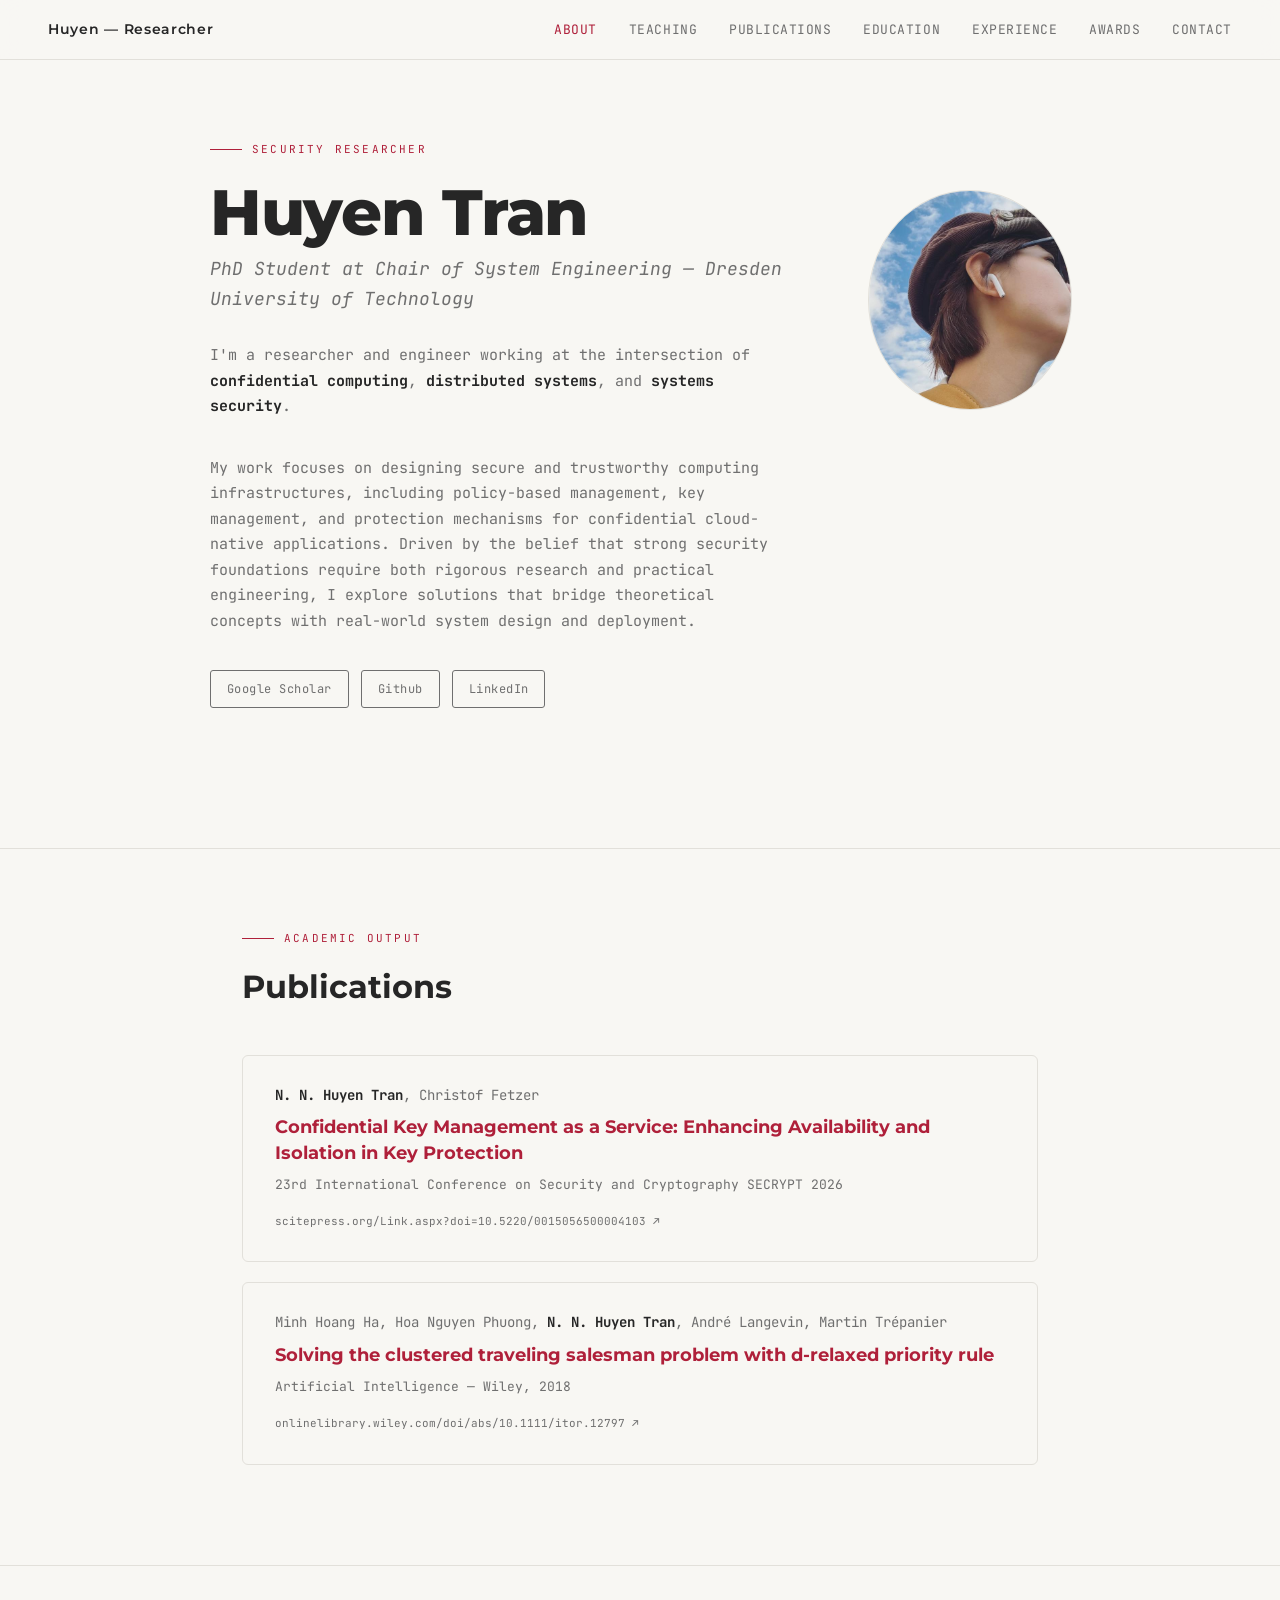
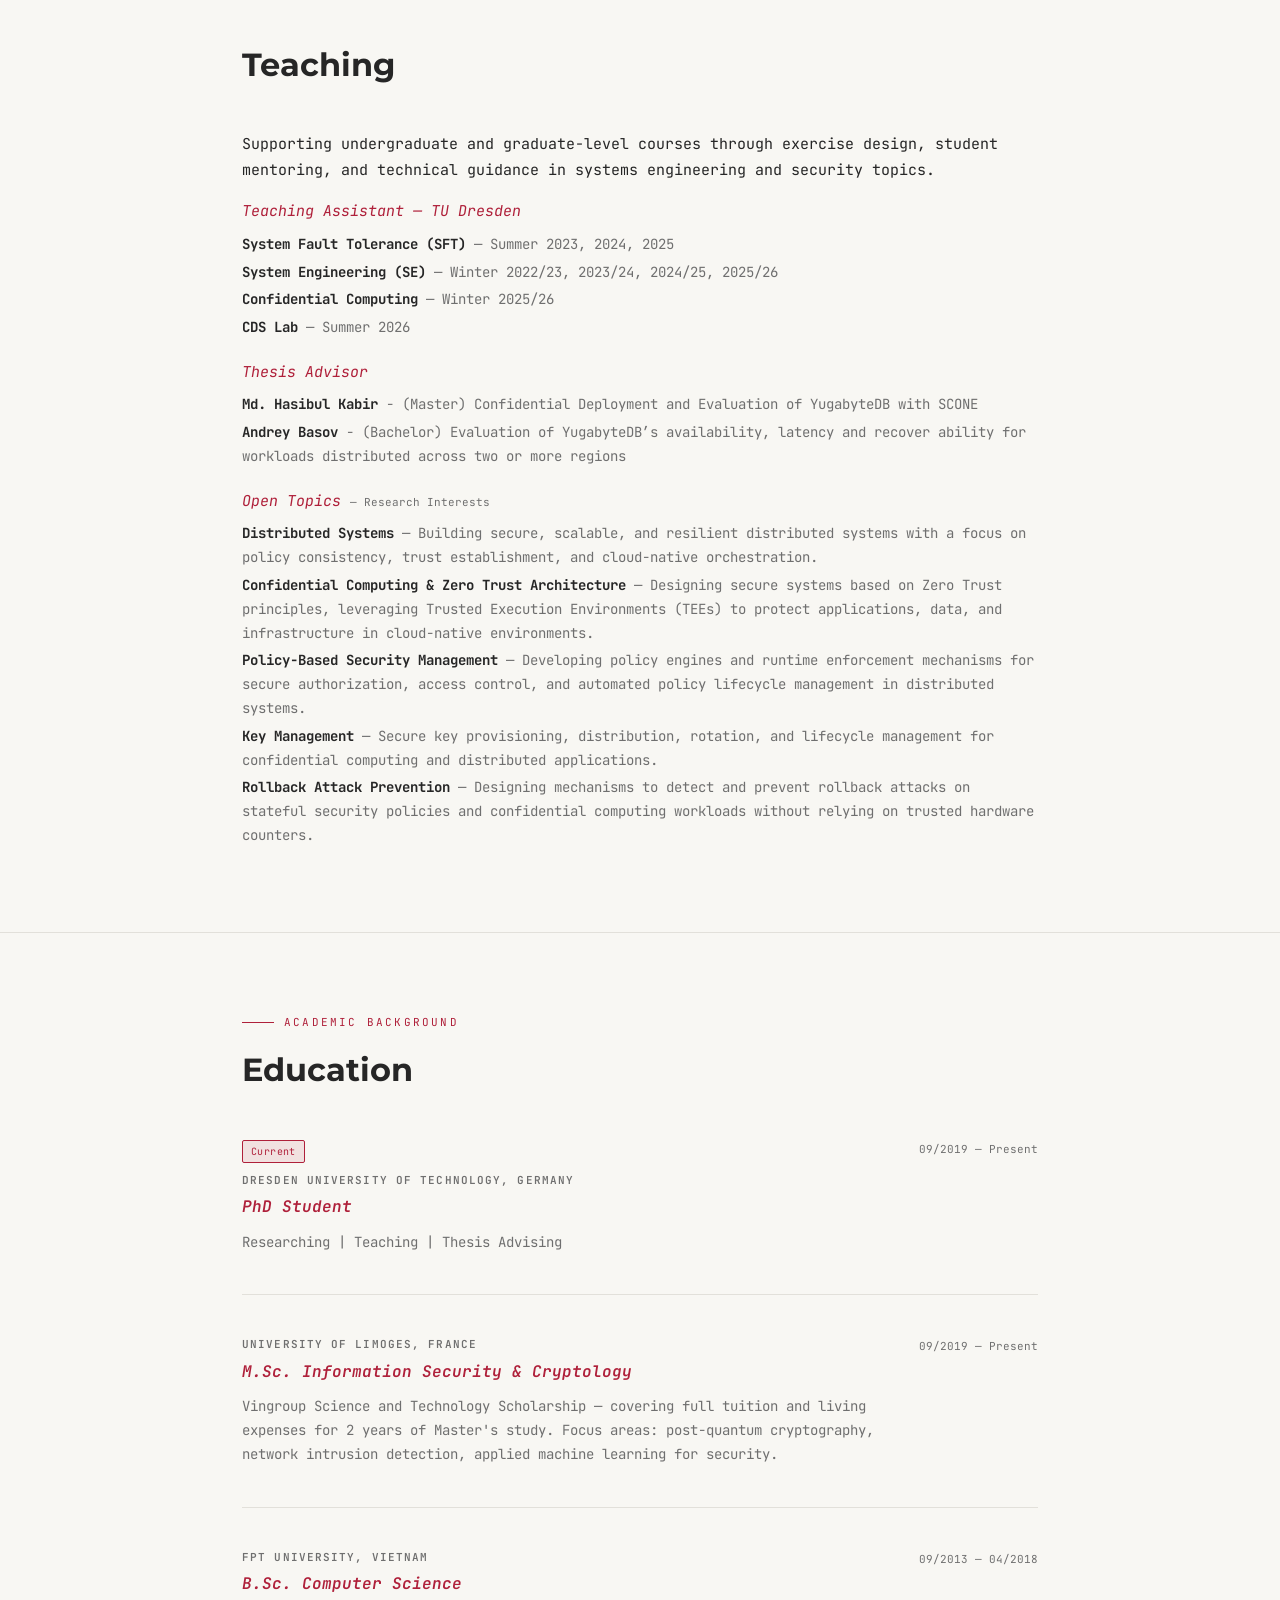
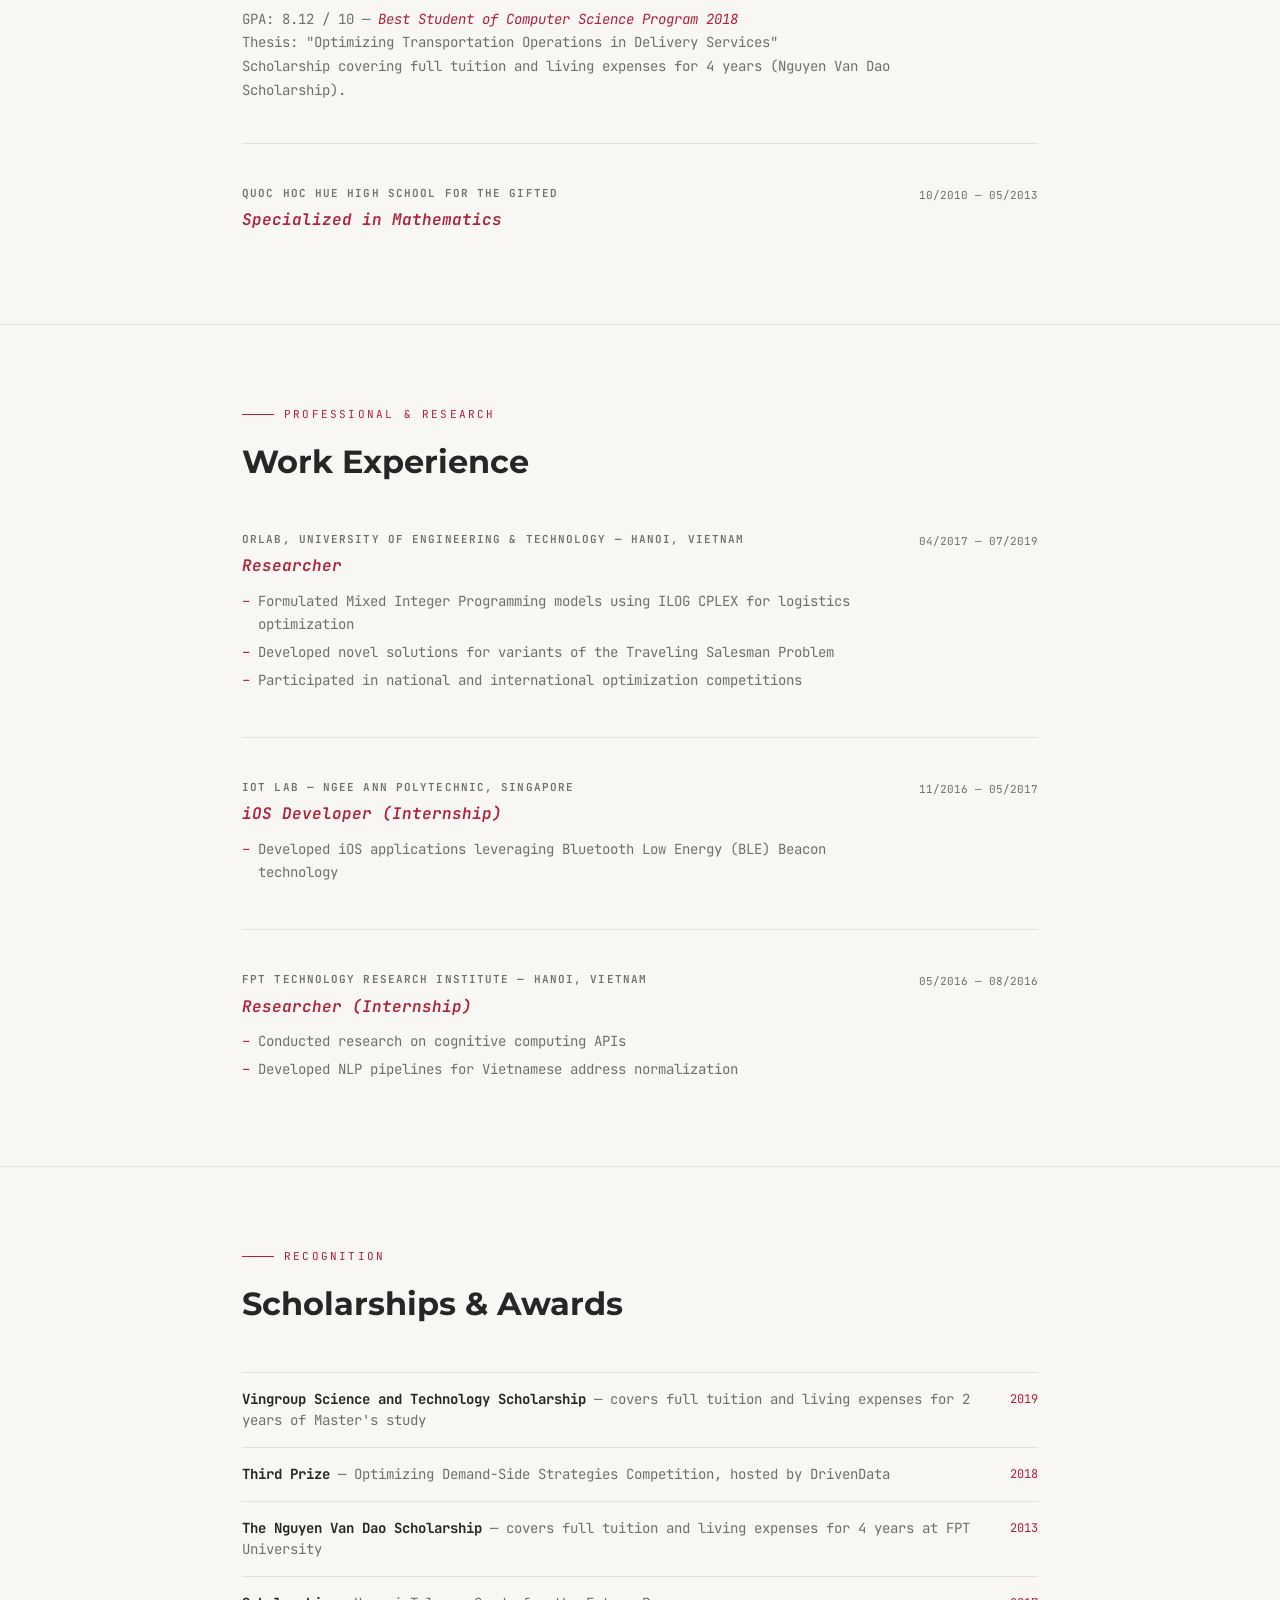
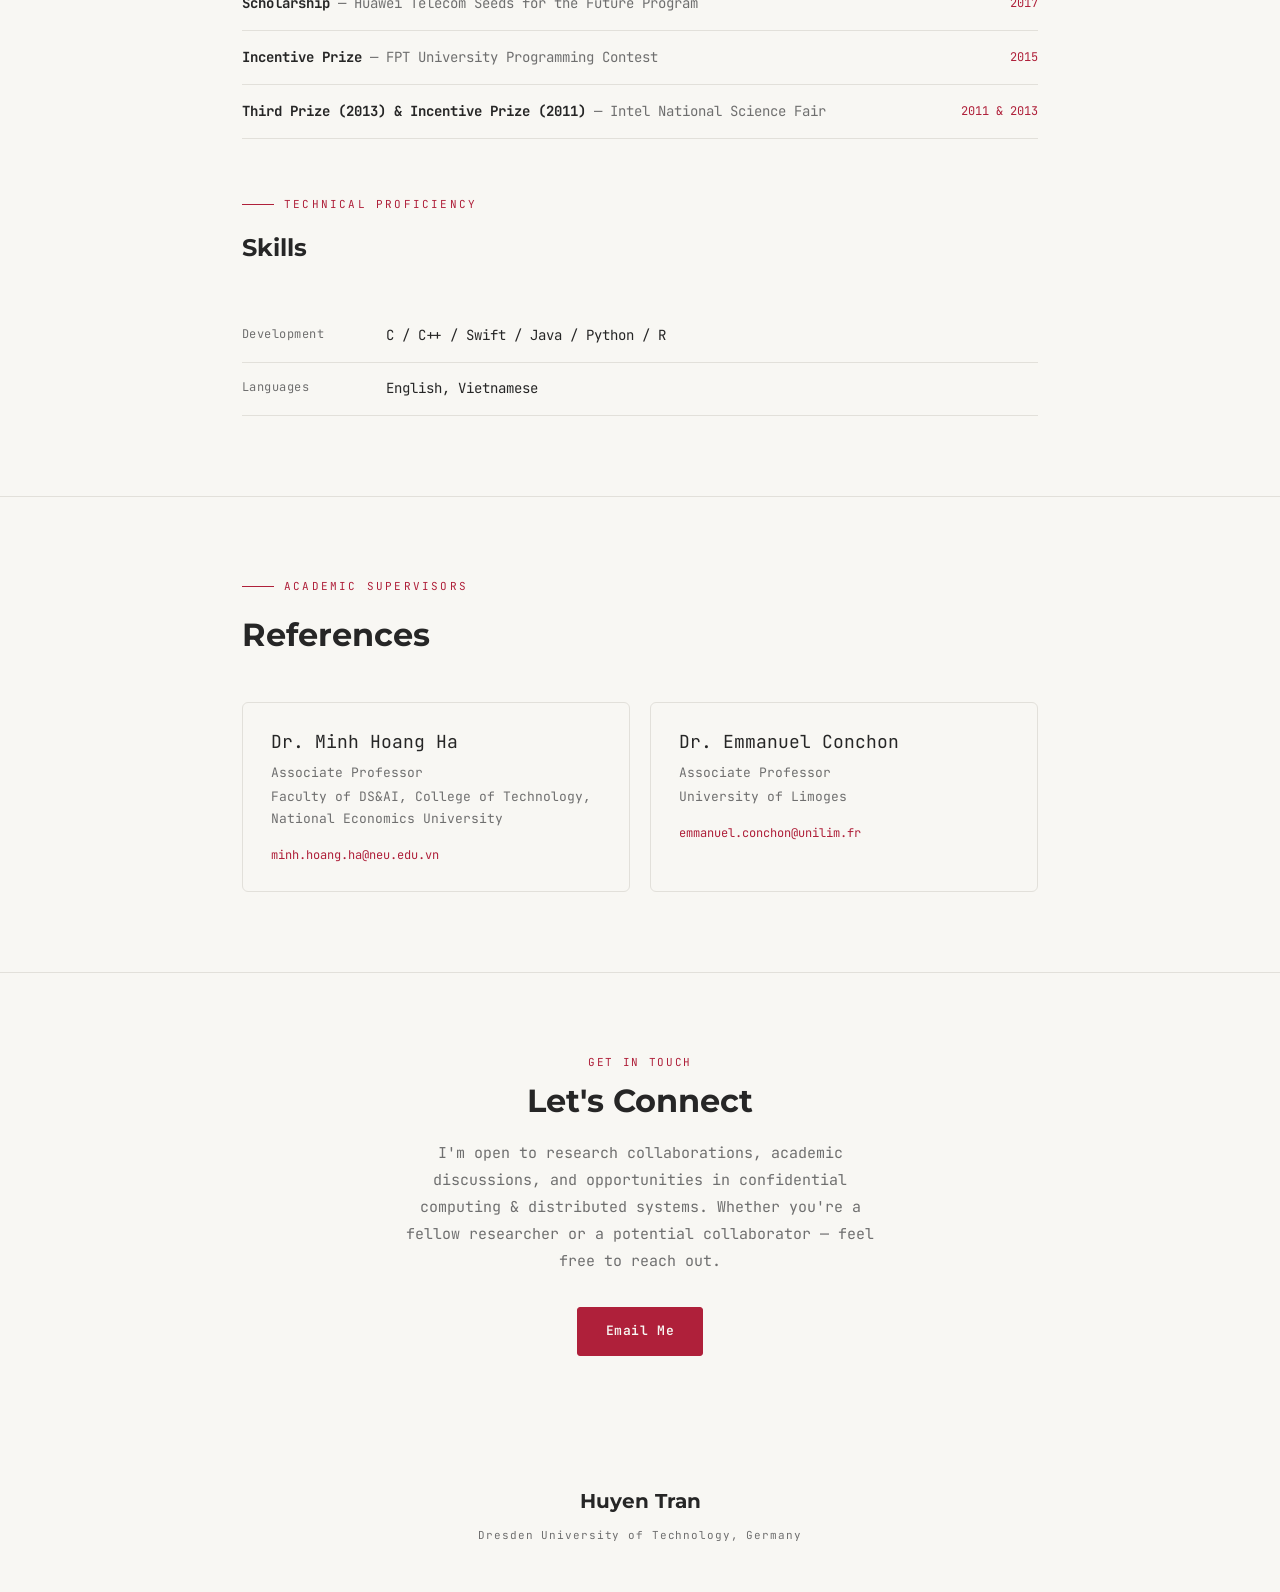
==== index.html @ 5a01576d "update portfolio" ====
<!DOCTYPE html>
<html lang="en">
<head>
<meta charset="UTF-8">
<meta name="viewport" content="width=device-width, initial-scale=1.0">
<title>Huyen Tran — Security Researcher</title>
<link rel="preconnect" href="https://fonts.googleapis.com">
<link rel="preconnect" href="https://fonts.gstatic.com" crossorigin>
<link href="https://fonts.googleapis.com/css2?family=Montserrat:wght@500;600;700;800&family=JetBrains+Mono:wght@400;500&display=swap" rel="stylesheet">
<style>
  /* ===== 5-color palette ===== */
  :root {
    --bg: #f8f7f3;        /* page background */
    --text: #262626;      /* primary text */
    --muted: #6f6f6f;     /* secondary text */
    --accent: #af203a;    /* brand / highlight */
    --border: #e2e0da;    /* dividers, outlines */
  }

  * { box-sizing: border-box; margin: 0; padding: 0; }

  html { scroll-behavior: smooth; }

  body {
    background: var(--bg);
    color: var(--text);
    font-family: 'JetBrains Mono', monospace;
    font-size: 15px;
    line-height: 1.7;
    overflow-x: hidden;
  }

  a { color: inherit; }

  ul { list-style: none; }

  /* ===== LAYOUT ===== */
  .container {
    max-width: 860px;
    margin: 0 auto;
    padding: 0 32px;
  }

  section {
    padding: 80px 0;
    border-bottom: 1px solid var(--border);
  }

  section:last-of-type { border-bottom: none; }

  /* ===== NAV ===== */
  nav {
    position: fixed;
    inset: 0 0 auto 0;
    z-index: 100;
    height: 60px;
    padding: 0 48px;
    display: flex;
    align-items: center;
    justify-content: space-between;
    background: rgba(248, 247, 243, 0.9);
    backdrop-filter: blur(12px);
    border-bottom: 1px solid var(--border);
  }

  .nav-logo {
    font-family: 'Montserrat', sans-serif;
    font-size: 14px;
    font-weight: 600;
    letter-spacing: 0.05em;
  }

  .nav-links {
    display: flex;
    gap: 32px;
  }

  .nav-links a {
    font-size: 13px;
    text-decoration: none;
    letter-spacing: 0.04em;
    text-transform: uppercase;
    color: var(--muted);
    transition: color 0.2s;
  }

  .nav-links a:hover,
  .nav-links a.active { color: var(--accent); }

  /* ===== SECTION HEADER ===== */
  .sec-label {
    font-size: 11px;
    letter-spacing: 0.15em;
    text-transform: uppercase;
    color: var(--accent);
    margin-bottom: 10px;
  }

  .sec-title {
    font-family: 'Montserrat', sans-serif;
    font-size: 32px;
    font-weight: 700;
    color: var(--text);
    margin-bottom: 48px;
    line-height: 1.2;
  }

  /* ===== HERO ===== */
  #hero {
    min-height: 100vh;
    display: flex;
    align-items: center;
    padding-top: 60px;
  }

  .hero-inner {
    display: grid;
    grid-template-columns: 1fr 200px;
    gap: 64px;
    align-items: start;
    padding: 60px 0;
  }

  .hero-tag {
    display: flex;
    align-items: center;
    gap: 10px;
    font-size: 11px;
    letter-spacing: 0.2em;
    text-transform: uppercase;
    color: var(--accent);
    margin-bottom: 20px;
  }

  .hero-tag::before {
    content: '';
    width: 32px;
    height: 1px;
    background: var(--accent);
  }

  .hero-name {
    font-family: 'Montserrat', sans-serif;
    font-size: clamp(42px, 6vw, 64px);
    font-weight: 800;
    line-height: 1.05;
    letter-spacing: -0.02em;
    color: var(--text);
    margin-bottom: 8px;
  }

  .hero-role {
    font-size: 18px;
    font-style: italic;
    color: var(--muted);
    margin-bottom: 28px;
  }

  .hero-bio {
    max-width: 560px;
    color: var(--muted);
    margin-bottom: 36px;
  }

  .hero-bio strong { color: var(--text); }

  .hero-links {
    display: flex;
    flex-wrap: wrap;
    gap: 12px;
  }

  .hero-link {
    font-size: 12px;
    letter-spacing: 0.04em;
    padding: 8px 16px;
    border: 1px solid var(--muted);
    border-radius: 3px;
    color: var(--muted);
    text-decoration: none;
    transition: all 0.2s;
  }

  .hero-link:hover {
    border-color: var(--accent);
    color: var(--accent);
  }

  .hero-link.primary {
    background: var(--accent);
    border-color: var(--accent);
    color: var(--bg);
    font-weight: 600;
  }

  .hero-link.primary:hover {
    opacity: 0.85;
  }

  .hero-avatar {
    display: flex;
    justify-content: center;
    margin: 50px 0 100px;
  }

  .hero-avatar img {
    width: 220px;
    height: 220px;
    object-fit: cover;
    border-radius: 50%;
    border: 1px solid var(--border);
  }

  /* ===== ENTRY (education / experience) ===== */
  .entry {
    display: grid;
    grid-template-columns: 1fr auto;
    gap: 16px;
    margin-bottom: 40px;
    padding-bottom: 40px;
    border-bottom: 1px solid var(--border);
  }

  .entry:last-child {
    border-bottom: none;
    margin-bottom: 0;
    padding-bottom: 0;
  }

  .entry-org {
    font-size: 11px;
    font-weight: 600;
    letter-spacing: 0.1em;
    text-transform: uppercase;
    color: var(--muted);
    margin-bottom: 4px;
  }

  .entry-role {
    font-size: 16px;
    font-style: italic;
    font-weight: 600;
    color: var(--accent);
    margin-bottom: 10px;
  }

  .entry-desc {
    font-size: 14px;
    color: var(--muted);
    line-height: 1.7;
  }

  .entry-desc em { color: var(--accent); font-style: italic; }

  .entry-desc ul { margin-top: 8px; }

  .entry-desc ul li {
    position: relative;
    padding-left: 16px;
    margin-bottom: 4px;
  }

  .entry-desc ul li::before {
    content: '–';
    position: absolute;
    left: 0;
    color: var(--accent);
  }

  .entry-meta {
    font-size: 11px;
    color: var(--muted);
    white-space: nowrap;
    text-align: right;
    padding-top: 2px;
  }

  .entry-badge {
    display: inline-block;
    font-size: 10px;
    letter-spacing: 0.04em;
    padding: 2px 8px;
    margin-bottom: 8px;
    border: 1px solid var(--accent);
    border-radius: 2px;
    color: var(--accent);
    background: color-mix(in srgb, var(--accent) 10%, transparent);
  }

  /* ===== PUBLICATIONS ===== */
  .pub-card {
    padding: 28px 32px;
    margin-bottom: 20px;
    border: 1px solid var(--border);
    border-radius: 6px;
  }

  .pub-authors {
    font-size: 14px;
    color: var(--muted);
    margin-bottom: 8px;
  }

  .pub-authors strong { color: var(--text); }

  .pub-title {
    font-family: 'Montserrat', sans-serif;
    font-size: 18px;
    font-weight: 700;
    color: var(--accent);
    line-height: 1.4;
    margin-bottom: 8px;
  }

  .pub-venue {
    font-size: 13px;
    color: var(--muted);
    margin-bottom: 12px;
  }

  .pub-link {
    font-size: 11px;
    color: var(--muted);
    text-decoration: none;
    word-break: break-all;
    transition: color 0.2s;
  }

  .pub-link:hover { color: var(--accent); }

  /* ===== TEACHING ===== */
  .teach-entry {
    margin-bottom: 28px;
    padding-bottom: 28px;
    border-bottom: 1px solid var(--border);
  }

  .teach-entry:last-child {
    border-bottom: none;
    margin-bottom: 0;
    padding-bottom: 0;
  }

  .teach-role {
    font-size: 15px;
    font-style: italic;
    color: var(--accent);
    margin-bottom: 8px;
  }

  .teach-desc {
    font-size: 14px;
    color: var(--muted);
    line-height: 1.7;
  }

  .teach-desc ul { margin-top: 8px; }
  .teach-desc li { margin-bottom: 4px; }
  .teach-desc strong { color: var(--text); }

  /* ===== AWARDS ===== */
  .award-row {
    display: grid;
    grid-template-columns: 1fr auto;
    align-items: start;
    gap: 16px;
    padding: 16px 0;
    border-bottom: 1px solid var(--border);
  }

  .award-row:first-child { border-top: 1px solid var(--border); }

  .award-name {
    font-size: 14px;
    color: var(--muted);
    line-height: 1.5;
  }

  .award-name strong { color: var(--text); }

  .award-year {
    font-size: 12px;
    color: var(--accent);
    white-space: nowrap;
  }

  /* ===== SKILLS ===== */
  .skills-grid {
    display: grid;
    grid-template-columns: 120px 1fr;
  }

  .skill-row { display: contents; }

  .skill-label {
    font-size: 12px;
    letter-spacing: 0.04em;
    color: var(--muted);
    padding: 14px 0;
    border-bottom: 1px solid var(--border);
  }

  .skill-value {
    font-size: 14px;
    color: var(--text);
    padding: 14px 0 14px 24px;
    border-bottom: 1px solid var(--border);
  }

  /* ===== REFERENCES ===== */
  .ref-grid {
    display: grid;
    grid-template-columns: 1fr 1fr;
    gap: 20px;
  }

  .ref-card {
    padding: 24px 28px;
    border: 1px solid var(--border);
    border-radius: 6px;
  }

  .ref-name {
    font-size: 18px;
    color: var(--text);
    margin-bottom: 4px;
  }

  .ref-title,
  .ref-inst {
    font-size: 13px;
    color: var(--muted);
    margin-bottom: 2px;
  }

  .ref-inst { margin-bottom: 12px; }

  .ref-email {
    font-size: 12px;
    color: var(--accent);
    text-decoration: none;
    transition: opacity 0.2s;
  }

  .ref-email:hover { opacity: 0.7; }

  /* ===== CONTACT ===== */
  .contact-text {
    font-size: 15px;
    color: var(--muted);
    line-height: 1.8;
    margin-bottom: 32px;
  }

  /* ===== FOOTER ===== */
  footer {
    padding: 48px 0;
    text-align: center;
  }

  .footer-name {
    font-family: 'Montserrat', sans-serif;
    font-size: 20px;
    font-weight: 700;
    color: var(--text);
    margin-bottom: 8px;
  }

  .footer-note {
    font-size: 11px;
    letter-spacing: 0.08em;
    color: var(--muted);
  }

  /* ===== SCROLL ANIMATION ===== */
  .fade-up {
    opacity: 0;
    transform: translateY(24px);
    transition: opacity 0.6s ease, transform 0.6s ease;
  }

  .fade-up.visible {
    opacity: 1;
    transform: translateY(0);
  }

  /* ===== RESPONSIVE ===== */
  @media (max-width: 680px) {
    nav { padding: 0 24px; }
    .nav-links { display: none; }
    .container { padding: 0 20px; }
    .hero-inner { grid-template-columns: 1fr; }
    .hero-avatar { display: none; }
    .entry { grid-template-columns: 1fr; }
    .entry-meta { text-align: left; }
    .ref-grid { grid-template-columns: 1fr; }
    .award-row { grid-template-columns: 1fr auto; }
  }
</style>
</head>
<body>

<nav>
  <div class="nav-logo">Huyen — Researcher</div>
  <ul class="nav-links">
    <li><a href="#about">About</a></li>
    <li><a href="#teaching">Teaching</a></li>
    <li><a href="#publications">Publications</a></li>
    <li><a href="#education">Education</a></li>
    <li><a href="#experience">Experience</a></li>
    <li><a href="#awards">Awards</a></li>
    <li><a href="#contact">Contact</a></li>
  </ul>
</nav>

<!-- HERO -->
<section id="about">
  <div class="container hero-inner" style="padding-top:60px">
    <div>
      <div class="hero-tag">Security Researcher</div>
      <h1 class="hero-name">Huyen Tran</h1>
      <p class="hero-role">PhD Student at Chair of System Engineering — Dresden University of Technology</p>
      <p class="hero-bio">
        I'm a researcher and engineer working at the intersection of <strong>confidential computing</strong>,
        <strong>distributed systems</strong>, and <strong>systems security</strong>.
      </p>
        <p class="hero-bio">
        My work focuses on designing secure and trustworthy computing infrastructures, including
        policy-based management, key management, and protection mechanisms for confidential cloud-native applications.
        Driven by the belief that strong security foundations require both rigorous research and practical
        engineering, I explore solutions that bridge theoretical concepts with real-world system design and deployment.
      </p>
      <div class="hero-links">
        <a href="https://scholar.google.com/citations?user=P4iwCl8AAAAJ&hl=en" class="hero-link" target="_blank" rel="noopener noreferrer">Google Scholar</a>
        <a href="https://github.com/nhathuyenqt" class="hero-link" target="_blank" rel="noopener noreferrer">Github</a>
        <a href="https://www.linkedin.com/in/huyen-tran-769720117" class="hero-link">LinkedIn</a>
        <!-- <a href="#" class="hero-link">Resume / CV</a> -->
      </div>
    </div>
    <div class="hero-avatar">
      <img src="images/hero-headshot.webp" alt="Huyen Tran headshot">
    </div>
  </div>
</section>

<!-- PUBLICATIONS -->
<section id="publications">
  <div class="container">
    <div class="hero-tag">Academic Output</div>
    <h2 class="sec-title">Publications</h2>

    <div class="pub-card fade-up">
      <div class="pub-authors"><strong>N. N. Huyen Tran</strong>, Christof Fetzer</div>
      <div class="pub-title">Confidential Key Management as a Service: Enhancing Availability and Isolation in Key Protection</div>
      <div class="pub-venue">23rd International Conference on Security and Cryptography SECRYPT 2026</div>
      <a href="https://www.scitepress.org/Link.aspx?doi=10.5220/0015056500004103" class="pub-link" target="_blank" rel="noopener noreferrer">
        scitepress.org/Link.aspx?doi=10.5220/0015056500004103 ↗
      </a>
    </div>

    <div class="pub-card fade-up">
      <div class="pub-authors">Minh Hoang Ha, Hoa Nguyen Phuong, <strong>N. N. Huyen Tran</strong>, André Langevin, Martin Trépanier</div>
      <div class="pub-title">Solving the clustered traveling salesman problem with d-relaxed priority rule</div>
      <div class="pub-venue">Artificial Intelligence — Wiley, 2018</div>
      <a href="https://onlinelibrary.wiley.com/doi/abs/10.1111/itor.12797" class="pub-link" target="_blank" rel="noopener noreferrer">
        onlinelibrary.wiley.com/doi/abs/10.1111/itor.12797 ↗
      </a>
    </div>
  </div>
</section>

<!-- TEACHING -->
<section id="teaching">
  <div class="container">
    <h2 class="sec-title">Teaching</h2>
    <div class="teach-entry fade-up">
      Supporting undergraduate and graduate-level courses through exercise design, student mentoring,
      and technical guidance in systems engineering and security topics.
      <div class="teach-role" style="margin-top:16px">Teaching Assistant — TU Dresden</div>
      <div class="teach-desc">
        
        <ul>
          <li><strong>System Fault Tolerance (SFT)</strong> — Summer 2023, 2024, 2025</li>
          <li><strong>System Engineering (SE)</strong> — Winter 2022/23, 2023/24, 2024/25, 2025/26</li>
          <li><strong>Confidential Computing</strong> — Winter 2025/26</li>
          <li><strong>CDS Lab</strong> — Summer 2026</li>
        </ul>
      </div>

      <div class="teach-role" style="margin-top:20px">Thesis Advisor</div>
      <div class="teach-desc">
        <ul>
          <li><strong>Md. Hasibul Kabir</strong> - (Master) Confidential Deployment and Evaluation of
YugabyteDB with SCONE</li>
          <li><strong>Andrey Basov</strong> - (Bachelor) Evaluation of YugabyteDB’s availability, latency and recover ability for workloads distributed across two or more regions </li>
        </ul>
      </div>

      <div class="teach-role" style="margin-top:20px">
        Open Topics <span style="font-size:11px; color:var(--muted); font-style:normal">— Research Interests</span>
      </div>
      <div class="teach-desc">
        <ul>
          <li><strong>Distributed Systems</strong> — Building secure, scalable, and resilient distributed systems with a focus on policy consistency, trust establishment, and cloud-native orchestration.</li>
          <li><strong>Confidential Computing &amp; Zero Trust Architecture</strong> — Designing secure systems based on Zero Trust principles, leveraging Trusted Execution Environments (TEEs) to protect applications, data, and infrastructure in cloud-native environments.</li>
          <li><strong>Policy-Based Security Management</strong> — Developing policy engines and runtime enforcement mechanisms for secure authorization, access control, and automated policy lifecycle management in distributed systems.</li>
          <li><strong>Key Management</strong> — Secure key provisioning, distribution, rotation, and lifecycle management for confidential computing and distributed applications.</li>
          <li><strong>Rollback Attack Prevention</strong> — Designing mechanisms to detect and prevent rollback attacks on stateful security policies and confidential computing workloads without relying on trusted hardware counters.</li>
          
        </ul>
      </div>
            

    </div>
  </div>
</section>

<!-- EDUCATION -->
<section id="education">
  <div class="container">
    <div class="hero-tag">Academic Background</div>
    <h2 class="sec-title">Education</h2>

    <div class="entry fade-up">
      <div>
        <div class="entry-badge">Current</div>
        <div class="entry-org">Dresden University of Technology, Germany</div>
        <div class="entry-role">PhD Student</div>
        <div class="entry-desc">Researching | Teaching | Thesis Advising</div>
      </div>
      <div class="entry-meta">09/2019 — Present</div>
    </div>

    <div class="entry fade-up">
      <div>
        <div class="entry-org">University of Limoges, France</div>
        <div class="entry-role">M.Sc. Information Security &amp; Cryptology</div>
        <div class="entry-desc">
          Vingroup Science and Technology Scholarship — covering full tuition and living expenses for
          2 years of Master's study. Focus areas: post-quantum cryptography, network intrusion detection,
          applied machine learning for security.
        </div>
      </div>
      <div class="entry-meta">09/2019 — Present</div>
    </div>

    <div class="entry fade-up">
      <div>
        <div class="entry-org">FPT University, Vietnam</div>
        <div class="entry-role">B.Sc. Computer Science</div>
        <div class="entry-desc">
          GPA: 8.12 / 10 — <em>Best Student of Computer Science Program 2018</em><br>
          Thesis: "Optimizing Transportation Operations in Delivery Services"<br>
          Scholarship covering full tuition and living expenses for 4 years (Nguyen Van Dao Scholarship).
        </div>
      </div>
      <div class="entry-meta">09/2013 — 04/2018</div>
    </div>

    <div class="entry fade-up">
      <div>
        <div class="entry-org">Quoc Hoc Hue High School for the Gifted</div>
        <div class="entry-role">Specialized in Mathematics</div>
      </div>
      <div class="entry-meta">10/2010 — 05/2013</div>
    </div>
  </div>
</section>

<!-- EXPERIENCE -->
<section id="experience">
  <div class="container">
    <div class="hero-tag">Professional &amp; Research</div>
    <h2 class="sec-title">Work Experience</h2>

    <div class="entry fade-up">
      <div>
        <div class="entry-org">ORLab, University of Engineering &amp; Technology — Hanoi, Vietnam</div>
        <div class="entry-role">Researcher</div>
        <div class="entry-desc">
          <ul>
            <li>Formulated Mixed Integer Programming models using ILOG CPLEX for logistics optimization</li>
            <li>Developed novel solutions for variants of the Traveling Salesman Problem</li>
            <li>Participated in national and international optimization competitions</li>
          </ul>
        </div>
      </div>
      <div class="entry-meta">04/2017 — 07/2019</div>
    </div>

    <div class="entry fade-up">
      <div>
        <div class="entry-org">IOT Lab — Ngee Ann Polytechnic, Singapore</div>
        <div class="entry-role">iOS Developer (Internship)</div>
        <div class="entry-desc">
          <ul>
            <li>Developed iOS applications leveraging Bluetooth Low Energy (BLE) Beacon technology</li>
          </ul>
        </div>
      </div>
      <div class="entry-meta">11/2016 — 05/2017</div>
    </div>

    <div class="entry fade-up">
      <div>
        <div class="entry-org">FPT Technology Research Institute — Hanoi, Vietnam</div>
        <div class="entry-role">Researcher (Internship)</div>
        <div class="entry-desc">
          <ul>
            <li>Conducted research on cognitive computing APIs</li>
            <li>Developed NLP pipelines for Vietnamese address normalization</li>
          </ul>
        </div>
      </div>
      <div class="entry-meta">05/2016 — 08/2016</div>
    </div>
  </div>
</section>

<!-- AWARDS -->
<section id="awards">
  <div class="container">
    <div class="hero-tag">Recognition</div>
    <h2 class="sec-title">Scholarships &amp; Awards</h2>

    <div class="fade-up">
      <div class="award-row">
        <div class="award-name"><strong>Vingroup Science and Technology Scholarship</strong> — covers full tuition and living expenses for 2 years of Master's study</div>
        <div class="award-year">2019</div>
      </div>
      <div class="award-row">
        <div class="award-name"><strong>Third Prize</strong> — Optimizing Demand-Side Strategies Competition, hosted by DrivenData</div>
        <div class="award-year">2018</div>
      </div>
      <div class="award-row">
        <div class="award-name"><strong>The Nguyen Van Dao Scholarship</strong> — covers full tuition and living expenses for 4 years at FPT University</div>
        <div class="award-year">2013</div>
      </div>
      <div class="award-row">
        <div class="award-name"><strong>Scholarship</strong> — Huawei Telecom Seeds for the Future Program</div>
        <div class="award-year">2017</div>
      </div>
      <div class="award-row">
        <div class="award-name"><strong>Incentive Prize</strong> — FPT University Programming Contest</div>
        <div class="award-year">2015</div>
      </div>
      <div class="award-row">
        <div class="award-name"><strong>Third Prize (2013) &amp; Incentive Prize (2011)</strong> — Intel National Science Fair</div>
        <div class="award-year">2011 &amp; 2013</div>
      </div>
    </div>

    <div style="margin-top:56px">
      <div class="hero-tag">Technical Proficiency</div>
      <h2 class="sec-title" style="margin-top:10px; font-size:24px">Skills</h2>
      <div class="skills-grid fade-up">
        <div class="skill-row">
          <div class="skill-label">Development</div>
          <div class="skill-value">C / C++ / Swift / Java / Python / R</div>
        </div>
        <div class="skill-row">
          <div class="skill-label">Languages</div>
          <div class="skill-value">English, Vietnamese</div>
        </div>
      </div>
    </div>
  </div>
</section>

<!-- REFERENCES -->
<section>
  <div class="container">
    <div class="hero-tag">Academic Supervisors</div>
    <h2 class="sec-title">References</h2>
    <div class="ref-grid fade-up">
      <div class="ref-card">
        <div class="ref-name">Dr. Minh Hoang Ha</div>
        <div class="ref-title">Associate Professor</div>
        <div class="ref-inst">Faculty of DS&amp;AI, College of Technology, National Economics University</div>
        <a href="mailto:minh.hoang.ha@neu.edu.vn" class="ref-email">minh.hoang.ha@neu.edu.vn</a>
      </div>
      <div class="ref-card">
        <div class="ref-name">Dr. Emmanuel Conchon</div>
        <div class="ref-title">Associate Professor</div>
        <div class="ref-inst">University of Limoges</div>
        <a href="mailto:emmanuel.conchon@unilim.fr" class="ref-email">emmanuel.conchon@unilim.fr</a>
      </div>
    </div>
  </div>
</section>

<!-- CONTACT -->
<section id="contact" style="border-bottom:none">
  <div class="container" style="text-align:center; max-width:540px">
    <div class="sec-label">Get In Touch</div>
    <h2 class="sec-title" style="margin-bottom:20px">Let's Connect</h2>
    <p class="contact-text">
      I'm open to research collaborations, academic discussions, and opportunities in confidential computing
      &amp; distributed systems. Whether you're a fellow researcher or a potential collaborator — feel free to reach out.
    </p>
    <a href="mailto:huyen.tran@tu-dresden.de" class="hero-link primary" style="display:inline-block; font-size:13px; padding:12px 28px">
      Email Me
    </a>
  </div>
</section>

<footer>
  <div class="container">
    <div class="footer-name">Huyen Tran</div>
    <div class="footer-note">Dresden University of Technology, Germany</div>
  </div>
</footer>

<script>
  // Fade-up on scroll
  const observer = new IntersectionObserver((entries) => {
    entries.forEach((entry) => {
      if (entry.isIntersecting) {
        entry.target.classList.add('visible');
        observer.unobserve(entry.target);
      }
    });
  }, { threshold: 0.08 });

  document.querySelectorAll('.fade-up').forEach((el) => observer.observe(el));

  // Highlight active nav link on scroll
  const sections = document.querySelectorAll('section[id]');
  const navLinks = document.querySelectorAll('.nav-links a');

  window.addEventListener('scroll', () => {
    let current = '';
    sections.forEach((s) => {
      if (window.scrollY >= s.offsetTop - 100) current = s.id;
    });
    navLinks.forEach((a) => {
      a.classList.toggle('active', a.getAttribute('href') === '#' + current);
    });
  });
</script>
</body>
</html>
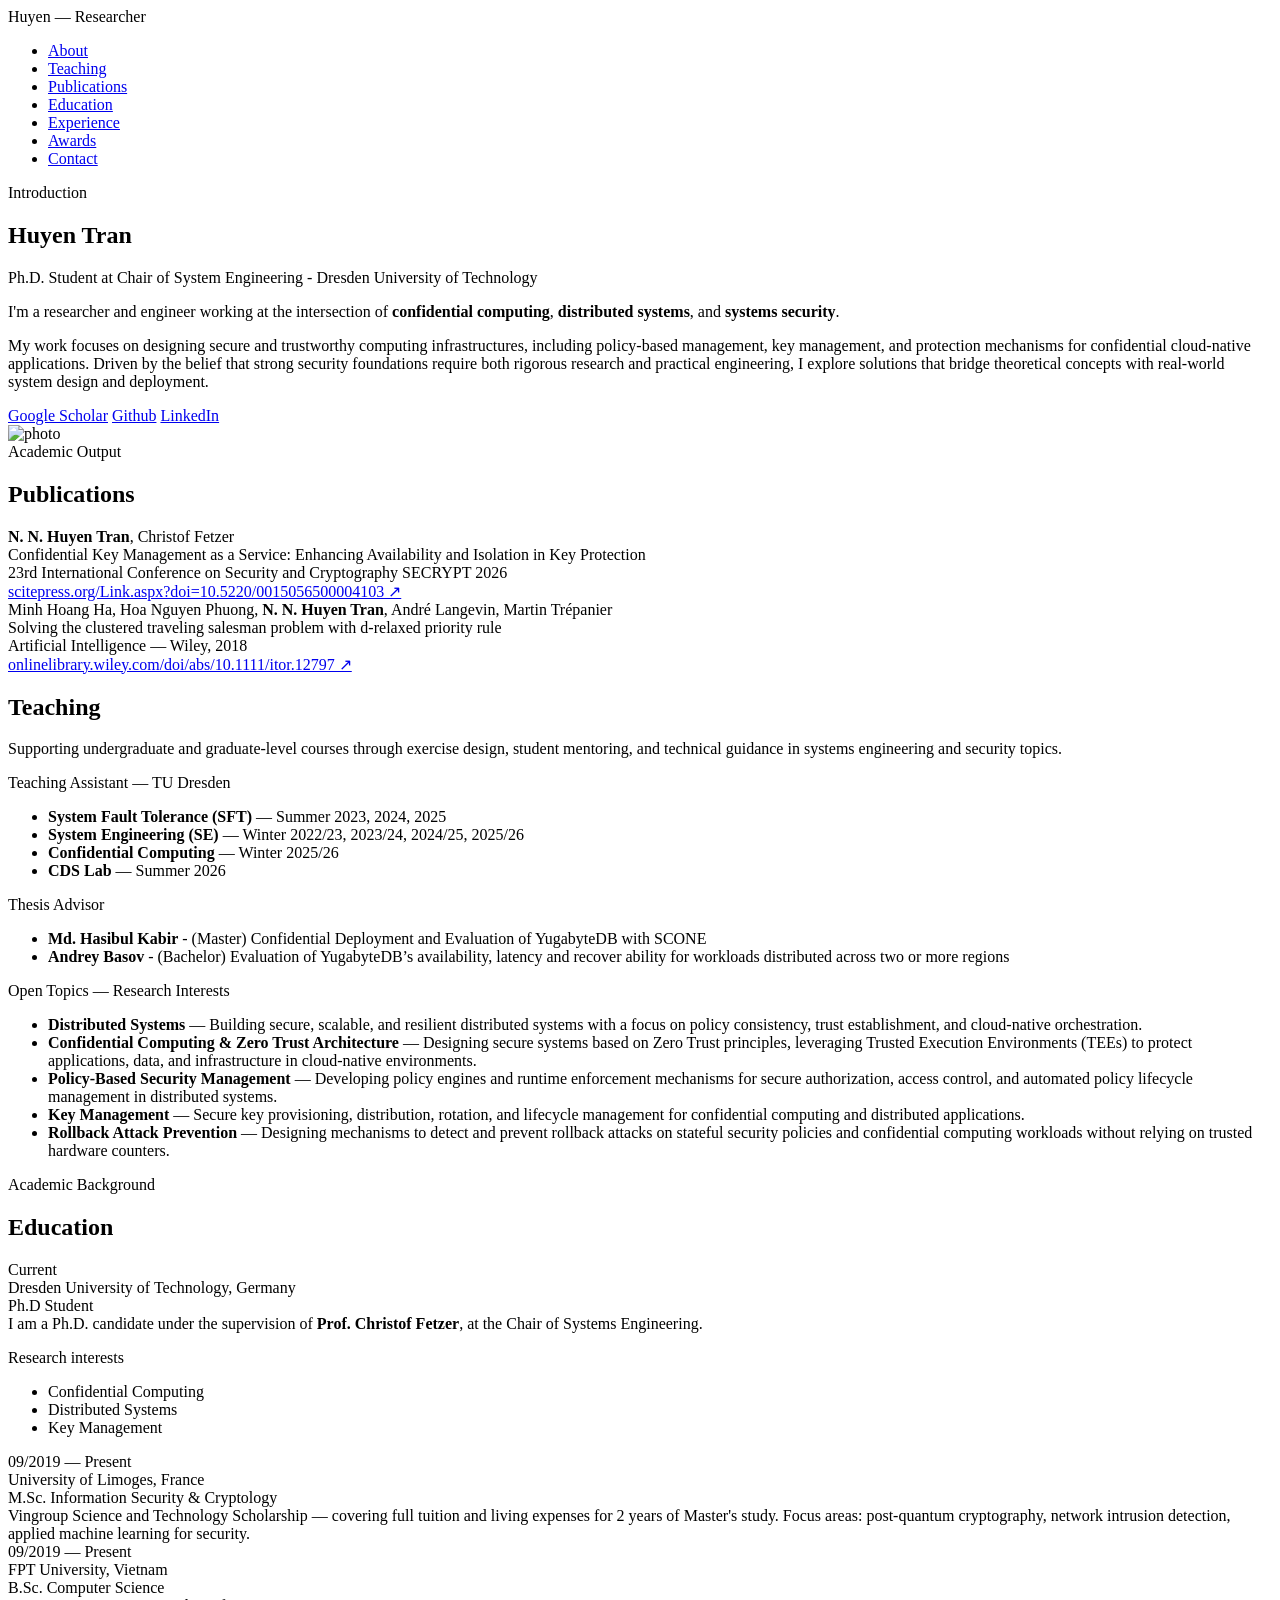
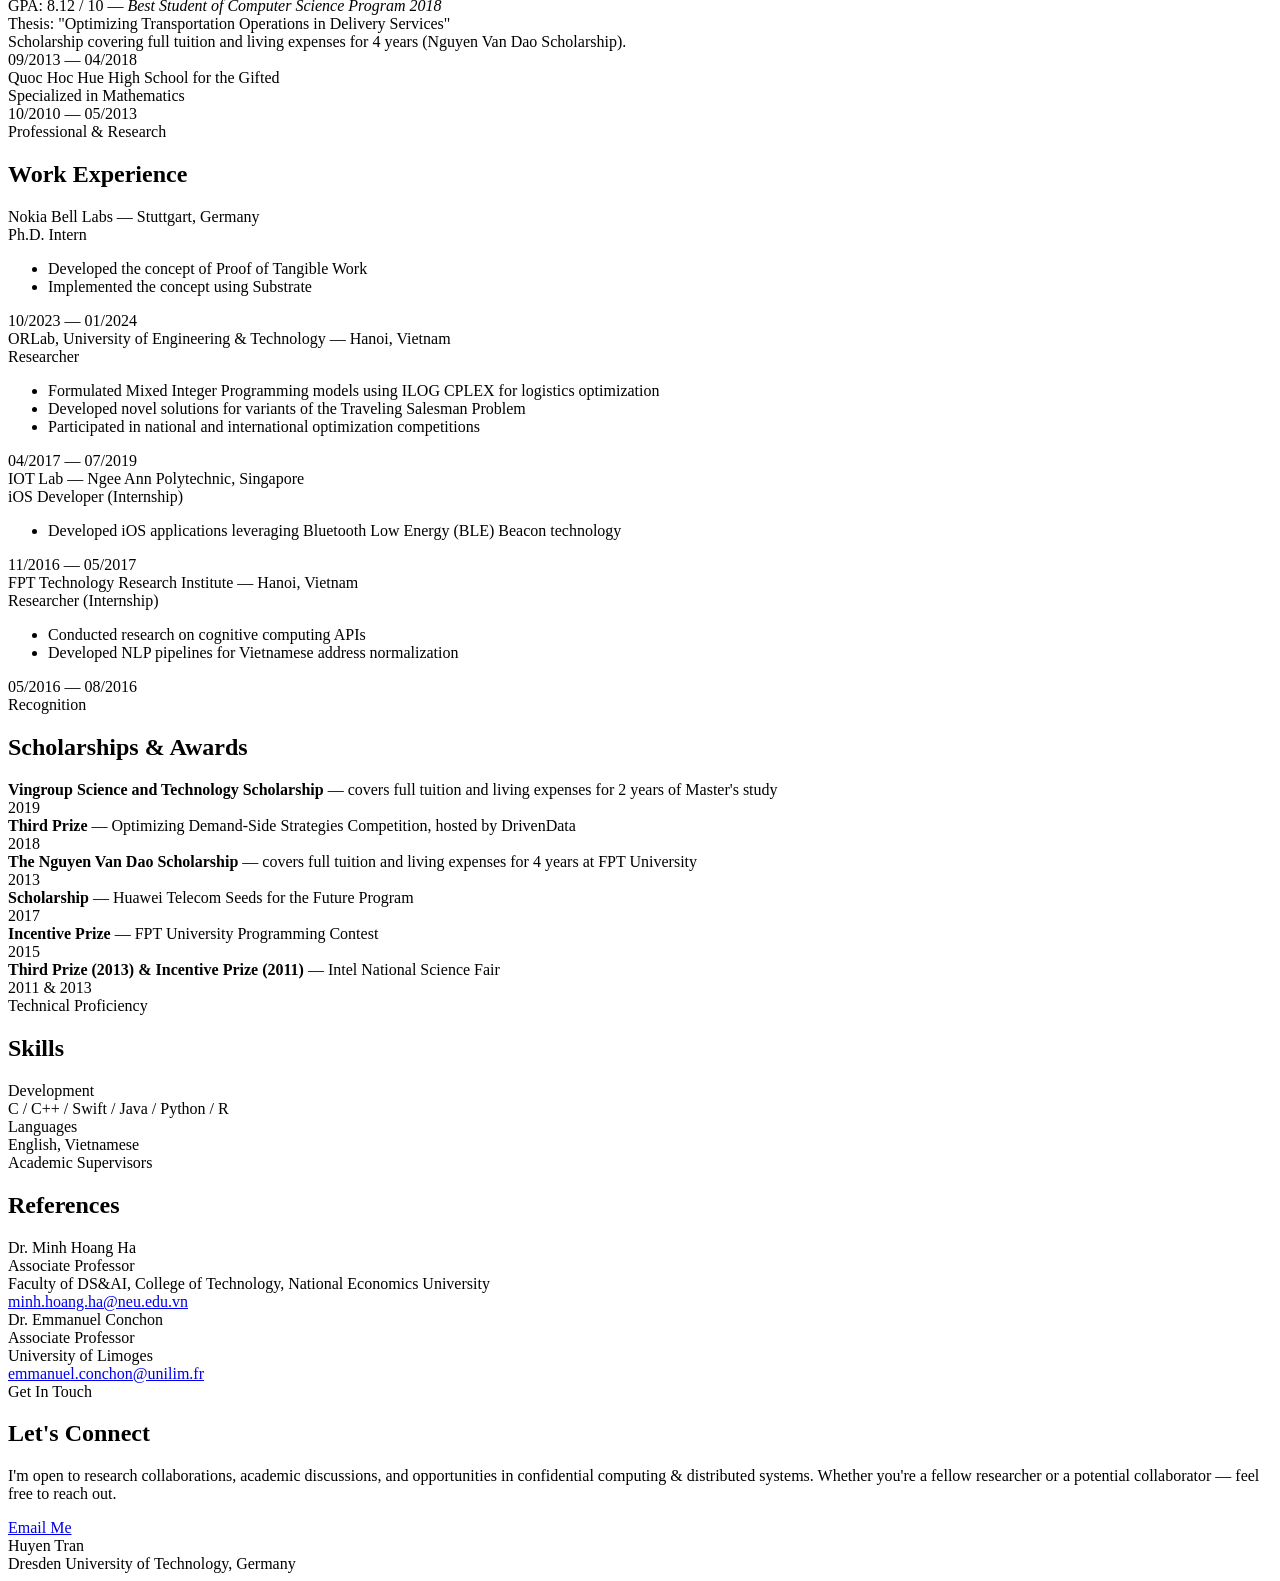
==== commit bf565849: "move index" ====
--- a/index.html
+++ b/index.html
@@ -3,500 +3,12 @@
 <head>
 <meta charset="UTF-8">
 <meta name="viewport" content="width=device-width, initial-scale=1.0">
-<title>Huyen Tran — Security Researcher</title>
+<title>Huyen Tran — Ph.D. Student</title>
 <link rel="preconnect" href="https://fonts.googleapis.com">
 <link rel="preconnect" href="https://fonts.gstatic.com" crossorigin>
 <link href="https://fonts.googleapis.com/css2?family=Montserrat:wght@500;600;700;800&family=JetBrains+Mono:wght@400;500&display=swap" rel="stylesheet">
-<style>
-  /* ===== 5-color palette ===== */
-  :root {
-    --bg: #f8f7f3;        /* page background */
-    --text: #262626;      /* primary text */
-    --muted: #6f6f6f;     /* secondary text */
-    --accent: #af203a;    /* brand / highlight */
-    --border: #e2e0da;    /* dividers, outlines */
-  }
-
-  * { box-sizing: border-box; margin: 0; padding: 0; }
-
-  html { scroll-behavior: smooth; }
-
-  body {
-    background: var(--bg);
-    color: var(--text);
-    font-family: 'JetBrains Mono', monospace;
-    font-size: 15px;
-    line-height: 1.7;
-    overflow-x: hidden;
-  }
-
-  a { color: inherit; }
-
-  ul { list-style: none; }
-
-  /* ===== LAYOUT ===== */
-  .container {
-    max-width: 860px;
-    margin: 0 auto;
-    padding: 0 32px;
-  }
-
-  section {
-    padding: 80px 0;
-    border-bottom: 1px solid var(--border);
-  }
-
-  section:last-of-type { border-bottom: none; }
-
-  /* ===== NAV ===== */
-  nav {
-    position: fixed;
-    inset: 0 0 auto 0;
-    z-index: 100;
-    height: 60px;
-    padding: 0 48px;
-    display: flex;
-    align-items: center;
-    justify-content: space-between;
-    background: rgba(248, 247, 243, 0.9);
-    backdrop-filter: blur(12px);
-    border-bottom: 1px solid var(--border);
-  }
-
-  .nav-logo {
-    font-family: 'Montserrat', sans-serif;
-    font-size: 14px;
-    font-weight: 600;
-    letter-spacing: 0.05em;
-  }
-
-  .nav-links {
-    display: flex;
-    gap: 32px;
-  }
-
-  .nav-links a {
-    font-size: 13px;
-    text-decoration: none;
-    letter-spacing: 0.04em;
-    text-transform: uppercase;
-    color: var(--muted);
-    transition: color 0.2s;
-  }
-
-  .nav-links a:hover,
-  .nav-links a.active { color: var(--accent); }
-
-  /* ===== SECTION HEADER ===== */
-  .sec-label {
-    font-size: 11px;
-    letter-spacing: 0.15em;
-    text-transform: uppercase;
-    color: var(--accent);
-    margin-bottom: 10px;
-  }
-
-  .sec-title {
-    font-family: 'Montserrat', sans-serif;
-    font-size: 32px;
-    font-weight: 700;
-    color: var(--text);
-    margin-bottom: 48px;
-    line-height: 1.2;
-  }
-
-  /* ===== HERO ===== */
-  #hero {
-    min-height: 100vh;
-    display: flex;
-    align-items: center;
-    padding-top: 60px;
-  }
-
-  .hero-inner {
-    display: grid;
-    grid-template-columns: 1fr 200px;
-    gap: 64px;
-    align-items: start;
-    padding: 60px 0;
-  }
-
-  .hero-tag {
-    display: flex;
-    align-items: center;
-    gap: 10px;
-    font-size: 11px;
-    letter-spacing: 0.2em;
-    text-transform: uppercase;
-    color: var(--accent);
-    margin-bottom: 20px;
-  }
-
-  .hero-tag::before {
-    content: '';
-    width: 32px;
-    height: 1px;
-    background: var(--accent);
-  }
-
-  .hero-name {
-    font-family: 'Montserrat', sans-serif;
-    font-size: clamp(42px, 6vw, 64px);
-    font-weight: 800;
-    line-height: 1.05;
-    letter-spacing: -0.02em;
-    color: var(--text);
-    margin-bottom: 8px;
-  }
-
-  .hero-role {
-    font-size: 18px;
-    font-style: italic;
-    color: var(--muted);
-    margin-bottom: 28px;
-  }
-
-  .hero-bio {
-    max-width: 560px;
-    color: var(--muted);
-    margin-bottom: 36px;
-  }
-
-  .hero-bio strong { color: var(--text); }
-
-  .hero-links {
-    display: flex;
-    flex-wrap: wrap;
-    gap: 12px;
-  }
-
-  .hero-link {
-    font-size: 12px;
-    letter-spacing: 0.04em;
-    padding: 8px 16px;
-    border: 1px solid var(--muted);
-    border-radius: 3px;
-    color: var(--muted);
-    text-decoration: none;
-    transition: all 0.2s;
-  }
-
-  .hero-link:hover {
-    border-color: var(--accent);
-    color: var(--accent);
-  }
-
-  .hero-link.primary {
-    background: var(--accent);
-    border-color: var(--accent);
-    color: var(--bg);
-    font-weight: 600;
-  }
-
-  .hero-link.primary:hover {
-    opacity: 0.85;
-  }
-
-  .hero-avatar {
-    display: flex;
-    justify-content: center;
-    margin: 50px 0 100px;
-  }
-
-  .hero-avatar img {
-    width: 220px;
-    height: 220px;
-    object-fit: cover;
-    border-radius: 50%;
-    border: 1px solid var(--border);
-  }
-
-  /* ===== ENTRY (education / experience) ===== */
-  .entry {
-    display: grid;
-    grid-template-columns: 1fr auto;
-    gap: 16px;
-    margin-bottom: 40px;
-    padding-bottom: 40px;
-    border-bottom: 1px solid var(--border);
-  }
-
-  .entry:last-child {
-    border-bottom: none;
-    margin-bottom: 0;
-    padding-bottom: 0;
-  }
-
-  .entry-org {
-    font-size: 11px;
-    font-weight: 600;
-    letter-spacing: 0.1em;
-    text-transform: uppercase;
-    color: var(--muted);
-    margin-bottom: 4px;
-  }
-
-  .entry-role {
-    font-size: 16px;
-    font-style: italic;
-    font-weight: 600;
-    color: var(--accent);
-    margin-bottom: 10px;
-  }
-
-  .entry-desc {
-    font-size: 14px;
-    color: var(--muted);
-    line-height: 1.7;
-  }
-
-  .entry-desc em { color: var(--accent); font-style: italic; }
-
-  .entry-desc ul { margin-top: 8px; }
-
-  .entry-desc ul li {
-    position: relative;
-    padding-left: 16px;
-    margin-bottom: 4px;
-  }
-
-  .entry-desc ul li::before {
-    content: '–';
-    position: absolute;
-    left: 0;
-    color: var(--accent);
-  }
-
-  .entry-meta {
-    font-size: 11px;
-    color: var(--muted);
-    white-space: nowrap;
-    text-align: right;
-    padding-top: 2px;
-  }
-
-  .entry-badge {
-    display: inline-block;
-    font-size: 10px;
-    letter-spacing: 0.04em;
-    padding: 2px 8px;
-    margin-bottom: 8px;
-    border: 1px solid var(--accent);
-    border-radius: 2px;
-    color: var(--accent);
-    background: color-mix(in srgb, var(--accent) 10%, transparent);
-  }
-
-  /* ===== PUBLICATIONS ===== */
-  .pub-card {
-    padding: 28px 32px;
-    margin-bottom: 20px;
-    border: 1px solid var(--border);
-    border-radius: 6px;
-  }
-
-  .pub-authors {
-    font-size: 14px;
-    color: var(--muted);
-    margin-bottom: 8px;
-  }
-
-  .pub-authors strong { color: var(--text); }
-
-  .pub-title {
-    font-family: 'Montserrat', sans-serif;
-    font-size: 18px;
-    font-weight: 700;
-    color: var(--accent);
-    line-height: 1.4;
-    margin-bottom: 8px;
-  }
-
-  .pub-venue {
-    font-size: 13px;
-    color: var(--muted);
-    margin-bottom: 12px;
-  }
-
-  .pub-link {
-    font-size: 11px;
-    color: var(--muted);
-    text-decoration: none;
-    word-break: break-all;
-    transition: color 0.2s;
-  }
-
-  .pub-link:hover { color: var(--accent); }
-
-  /* ===== TEACHING ===== */
-  .teach-entry {
-    margin-bottom: 28px;
-    padding-bottom: 28px;
-    border-bottom: 1px solid var(--border);
-  }
-
-  .teach-entry:last-child {
-    border-bottom: none;
-    margin-bottom: 0;
-    padding-bottom: 0;
-  }
-
-  .teach-role {
-    font-size: 15px;
-    font-style: italic;
-    color: var(--accent);
-    margin-bottom: 8px;
-  }
-
-  .teach-desc {
-    font-size: 14px;
-    color: var(--muted);
-    line-height: 1.7;
-  }
-
-  .teach-desc ul { margin-top: 8px; }
-  .teach-desc li { margin-bottom: 4px; }
-  .teach-desc strong { color: var(--text); }
-
-  /* ===== AWARDS ===== */
-  .award-row {
-    display: grid;
-    grid-template-columns: 1fr auto;
-    align-items: start;
-    gap: 16px;
-    padding: 16px 0;
-    border-bottom: 1px solid var(--border);
-  }
-
-  .award-row:first-child { border-top: 1px solid var(--border); }
-
-  .award-name {
-    font-size: 14px;
-    color: var(--muted);
-    line-height: 1.5;
-  }
-
-  .award-name strong { color: var(--text); }
-
-  .award-year {
-    font-size: 12px;
-    color: var(--accent);
-    white-space: nowrap;
-  }
-
-  /* ===== SKILLS ===== */
-  .skills-grid {
-    display: grid;
-    grid-template-columns: 120px 1fr;
-  }
-
-  .skill-row { display: contents; }
-
-  .skill-label {
-    font-size: 12px;
-    letter-spacing: 0.04em;
-    color: var(--muted);
-    padding: 14px 0;
-    border-bottom: 1px solid var(--border);
-  }
-
-  .skill-value {
-    font-size: 14px;
-    color: var(--text);
-    padding: 14px 0 14px 24px;
-    border-bottom: 1px solid var(--border);
-  }
-
-  /* ===== REFERENCES ===== */
-  .ref-grid {
-    display: grid;
-    grid-template-columns: 1fr 1fr;
-    gap: 20px;
-  }
-
-  .ref-card {
-    padding: 24px 28px;
-    border: 1px solid var(--border);
-    border-radius: 6px;
-  }
-
-  .ref-name {
-    font-size: 18px;
-    color: var(--text);
-    margin-bottom: 4px;
-  }
-
-  .ref-title,
-  .ref-inst {
-    font-size: 13px;
-    color: var(--muted);
-    margin-bottom: 2px;
-  }
-
-  .ref-inst { margin-bottom: 12px; }
-
-  .ref-email {
-    font-size: 12px;
-    color: var(--accent);
-    text-decoration: none;
-    transition: opacity 0.2s;
-  }
-
-  .ref-email:hover { opacity: 0.7; }
-
-  /* ===== CONTACT ===== */
-  .contact-text {
-    font-size: 15px;
-    color: var(--muted);
-    line-height: 1.8;
-    margin-bottom: 32px;
-  }
-
-  /* ===== FOOTER ===== */
-  footer {
-    padding: 48px 0;
-    text-align: center;
-  }
-
-  .footer-name {
-    font-family: 'Montserrat', sans-serif;
-    font-size: 20px;
-    font-weight: 700;
-    color: var(--text);
-    margin-bottom: 8px;
-  }
-
-  .footer-note {
-    font-size: 11px;
-    letter-spacing: 0.08em;
-    color: var(--muted);
-  }
-
-  /* ===== SCROLL ANIMATION ===== */
-  .fade-up {
-    opacity: 0;
-    transform: translateY(24px);
-    transition: opacity 0.6s ease, transform 0.6s ease;
-  }
-
-  .fade-up.visible {
-    opacity: 1;
-    transform: translateY(0);
-  }
-
-  /* ===== RESPONSIVE ===== */
-  @media (max-width: 680px) {
-    nav { padding: 0 24px; }
-    .nav-links { display: none; }
-    .container { padding: 0 20px; }
-    .hero-inner { grid-template-columns: 1fr; }
-    .hero-avatar { display: none; }
-    .entry { grid-template-columns: 1fr; }
-    .entry-meta { text-align: left; }
-    .ref-grid { grid-template-columns: 1fr; }
-    .award-row { grid-template-columns: 1fr auto; }
-  }
-</style>
+<link rel="stylesheet" href="assets/css/style.css">
+<script src="assets/js/main.js" defer></script>
 </head>
 <body>
 
@@ -515,16 +27,16 @@
 
 <!-- HERO -->
 <section id="about">
-  <div class="container hero-inner" style="padding-top:60px">
+  <div class="container hero-inner">
     <div>
-      <div class="hero-tag">Security Researcher</div>
+      <div class="hero-tag">Introduction</div>
       <h1 class="hero-name">Huyen Tran</h1>
-      <p class="hero-role">PhD Student at Chair of System Engineering — Dresden University of Technology</p>
+      <p class="hero-role">Ph.D. Student at Chair of System Engineering - Dresden University of Technology</p>
       <p class="hero-bio">
         I'm a researcher and engineer working at the intersection of <strong>confidential computing</strong>,
         <strong>distributed systems</strong>, and <strong>systems security</strong>.
       </p>
-        <p class="hero-bio">
+      <p class="hero-bio">
         My work focuses on designing secure and trustworthy computing infrastructures, including
         policy-based management, key management, and protection mechanisms for confidential cloud-native applications.
         Driven by the belief that strong security foundations require both rigorous research and practical
@@ -533,12 +45,12 @@
       <div class="hero-links">
         <a href="https://scholar.google.com/citations?user=P4iwCl8AAAAJ&hl=en" class="hero-link" target="_blank" rel="noopener noreferrer">Google Scholar</a>
         <a href="https://github.com/nhathuyenqt" class="hero-link" target="_blank" rel="noopener noreferrer">Github</a>
-        <a href="https://www.linkedin.com/in/huyen-tran-769720117" class="hero-link">LinkedIn</a>
+        <a href="https://www.linkedin.com/in/huyen-tran-769720117" class="hero-link" target="_blank" rel="noopener noreferrer">LinkedIn</a>
         <!-- <a href="#" class="hero-link">Resume / CV</a> -->
       </div>
     </div>
     <div class="hero-avatar">
-      <img src="images/hero-headshot.webp" alt="Huyen Tran headshot">
+      <img src="../images/photo.png" alt="photo">
     </div>
   </div>
 </section>
@@ -574,11 +86,13 @@
   <div class="container">
     <h2 class="sec-title">Teaching</h2>
     <div class="teach-entry fade-up">
-      Supporting undergraduate and graduate-level courses through exercise design, student mentoring,
-      and technical guidance in systems engineering and security topics.
-      <div class="teach-role" style="margin-top:16px">Teaching Assistant — TU Dresden</div>
+      <p class="teach-intro">
+        Supporting undergraduate and graduate-level courses through exercise design, student mentoring,
+        and technical guidance in systems engineering and security topics.
+      </p>
+
+      <div class="teach-role">Teaching Assistant — TU Dresden</div>
       <div class="teach-desc">
-        
         <ul>
           <li><strong>System Fault Tolerance (SFT)</strong> — Summer 2023, 2024, 2025</li>
           <li><strong>System Engineering (SE)</strong> — Winter 2022/23, 2023/24, 2024/25, 2025/26</li>
@@ -587,17 +101,16 @@
         </ul>
       </div>
 
-      <div class="teach-role" style="margin-top:20px">Thesis Advisor</div>
+      <div class="teach-role">Thesis Advisor</div>
       <div class="teach-desc">
         <ul>
-          <li><strong>Md. Hasibul Kabir</strong> - (Master) Confidential Deployment and Evaluation of
-YugabyteDB with SCONE</li>
-          <li><strong>Andrey Basov</strong> - (Bachelor) Evaluation of YugabyteDB’s availability, latency and recover ability for workloads distributed across two or more regions </li>
+          <li><strong>Md. Hasibul Kabir</strong> - (Master) Confidential Deployment and Evaluation of YugabyteDB with SCONE</li>
+          <li><strong>Andrey Basov</strong> - (Bachelor) Evaluation of YugabyteDB’s availability, latency and recover ability for workloads distributed across two or more regions</li>
         </ul>
       </div>
 
-      <div class="teach-role" style="margin-top:20px">
-        Open Topics <span style="font-size:11px; color:var(--muted); font-style:normal">— Research Interests</span>
+      <div class="teach-role">
+        Open Topics <span class="teach-role-note">— Research Interests</span>
       </div>
       <div class="teach-desc">
         <ul>
@@ -606,11 +119,8 @@
           <li><strong>Policy-Based Security Management</strong> — Developing policy engines and runtime enforcement mechanisms for secure authorization, access control, and automated policy lifecycle management in distributed systems.</li>
           <li><strong>Key Management</strong> — Secure key provisioning, distribution, rotation, and lifecycle management for confidential computing and distributed applications.</li>
           <li><strong>Rollback Attack Prevention</strong> — Designing mechanisms to detect and prevent rollback attacks on stateful security policies and confidential computing workloads without relying on trusted hardware counters.</li>
-          
         </ul>
       </div>
-            
-
     </div>
   </div>
 </section>
@@ -625,8 +135,17 @@
       <div>
         <div class="entry-badge">Current</div>
         <div class="entry-org">Dresden University of Technology, Germany</div>
-        <div class="entry-role">PhD Student</div>
-        <div class="entry-desc">Researching | Teaching | Thesis Advising</div>
+        <div class="entry-role">Ph.D Student</div>
+        <div class="entry-desc">
+          I am a Ph.D. candidate under the supervision of <strong>Prof. Christof Fetzer</strong>,
+          at the Chair of Systems Engineering.
+          <p class="entry-subhead">Research interests</p>
+          <ul>
+            <li>Confidential Computing</li>
+            <li>Distributed Systems</li>
+            <li>Key Management</li>
+          </ul>
+        </div>
       </div>
       <div class="entry-meta">09/2019 — Present</div>
     </div>
@@ -675,6 +194,20 @@
 
     <div class="entry fade-up">
       <div>
+        <div class="entry-org">Nokia Bell Labs — Stuttgart, Germany</div>
+        <div class="entry-role">Ph.D. Intern</div>
+        <div class="entry-desc">
+          <ul>
+            <li>Developed the concept of Proof of Tangible Work</li>
+            <li>Implemented the concept using Substrate</li>
+          </ul>
+        </div>
+      </div>
+      <div class="entry-meta">10/2023 — 01/2024</div>
+    </div>
+
+    <div class="entry fade-up">
+      <div>
         <div class="entry-org">ORLab, University of Engineering &amp; Technology — Hanoi, Vietnam</div>
         <div class="entry-role">Researcher</div>
         <div class="entry-desc">
@@ -750,9 +283,9 @@
       </div>
     </div>
 
-    <div style="margin-top:56px">
+    <div class="skills-block">
       <div class="hero-tag">Technical Proficiency</div>
-      <h2 class="sec-title" style="margin-top:10px; font-size:24px">Skills</h2>
+      <h2 class="sec-title sec-title--sub">Skills</h2>
       <div class="skills-grid fade-up">
         <div class="skill-row">
           <div class="skill-label">Development</div>
@@ -768,7 +301,7 @@
 </section>
 
 <!-- REFERENCES -->
-<section>
+<section id="references">
   <div class="container">
     <div class="hero-tag">Academic Supervisors</div>
     <h2 class="sec-title">References</h2>
@@ -790,17 +323,15 @@
 </section>
 
 <!-- CONTACT -->
-<section id="contact" style="border-bottom:none">
-  <div class="container" style="text-align:center; max-width:540px">
+<section id="contact">
+  <div class="container contact-inner">
     <div class="sec-label">Get In Touch</div>
-    <h2 class="sec-title" style="margin-bottom:20px">Let's Connect</h2>
+    <h2 class="sec-title">Let's Connect</h2>
     <p class="contact-text">
       I'm open to research collaborations, academic discussions, and opportunities in confidential computing
       &amp; distributed systems. Whether you're a fellow researcher or a potential collaborator — feel free to reach out.
     </p>
-    <a href="mailto:huyen.tran@tu-dresden.de" class="hero-link primary" style="display:inline-block; font-size:13px; padding:12px 28px">
-      Email Me
-    </a>
+    <a href="mailto:huyen.tran@tu-dresden.de" class="hero-link primary cta">Email Me</a>
   </div>
 </section>
 
@@ -811,32 +342,5 @@
   </div>
 </footer>
 
-<script>
-  // Fade-up on scroll
-  const observer = new IntersectionObserver((entries) => {
-    entries.forEach((entry) => {
-      if (entry.isIntersecting) {
-        entry.target.classList.add('visible');
-        observer.unobserve(entry.target);
-      }
-    });
-  }, { threshold: 0.08 });
-
-  document.querySelectorAll('.fade-up').forEach((el) => observer.observe(el));
-
-  // Highlight active nav link on scroll
-  const sections = document.querySelectorAll('section[id]');
-  const navLinks = document.querySelectorAll('.nav-links a');
-
-  window.addEventListener('scroll', () => {
-    let current = '';
-    sections.forEach((s) => {
-      if (window.scrollY >= s.offsetTop - 100) current = s.id;
-    });
-    navLinks.forEach((a) => {
-      a.classList.toggle('active', a.getAttribute('href') === '#' + current);
-    });
-  });
-</script>
 </body>
-</html>
+</html>
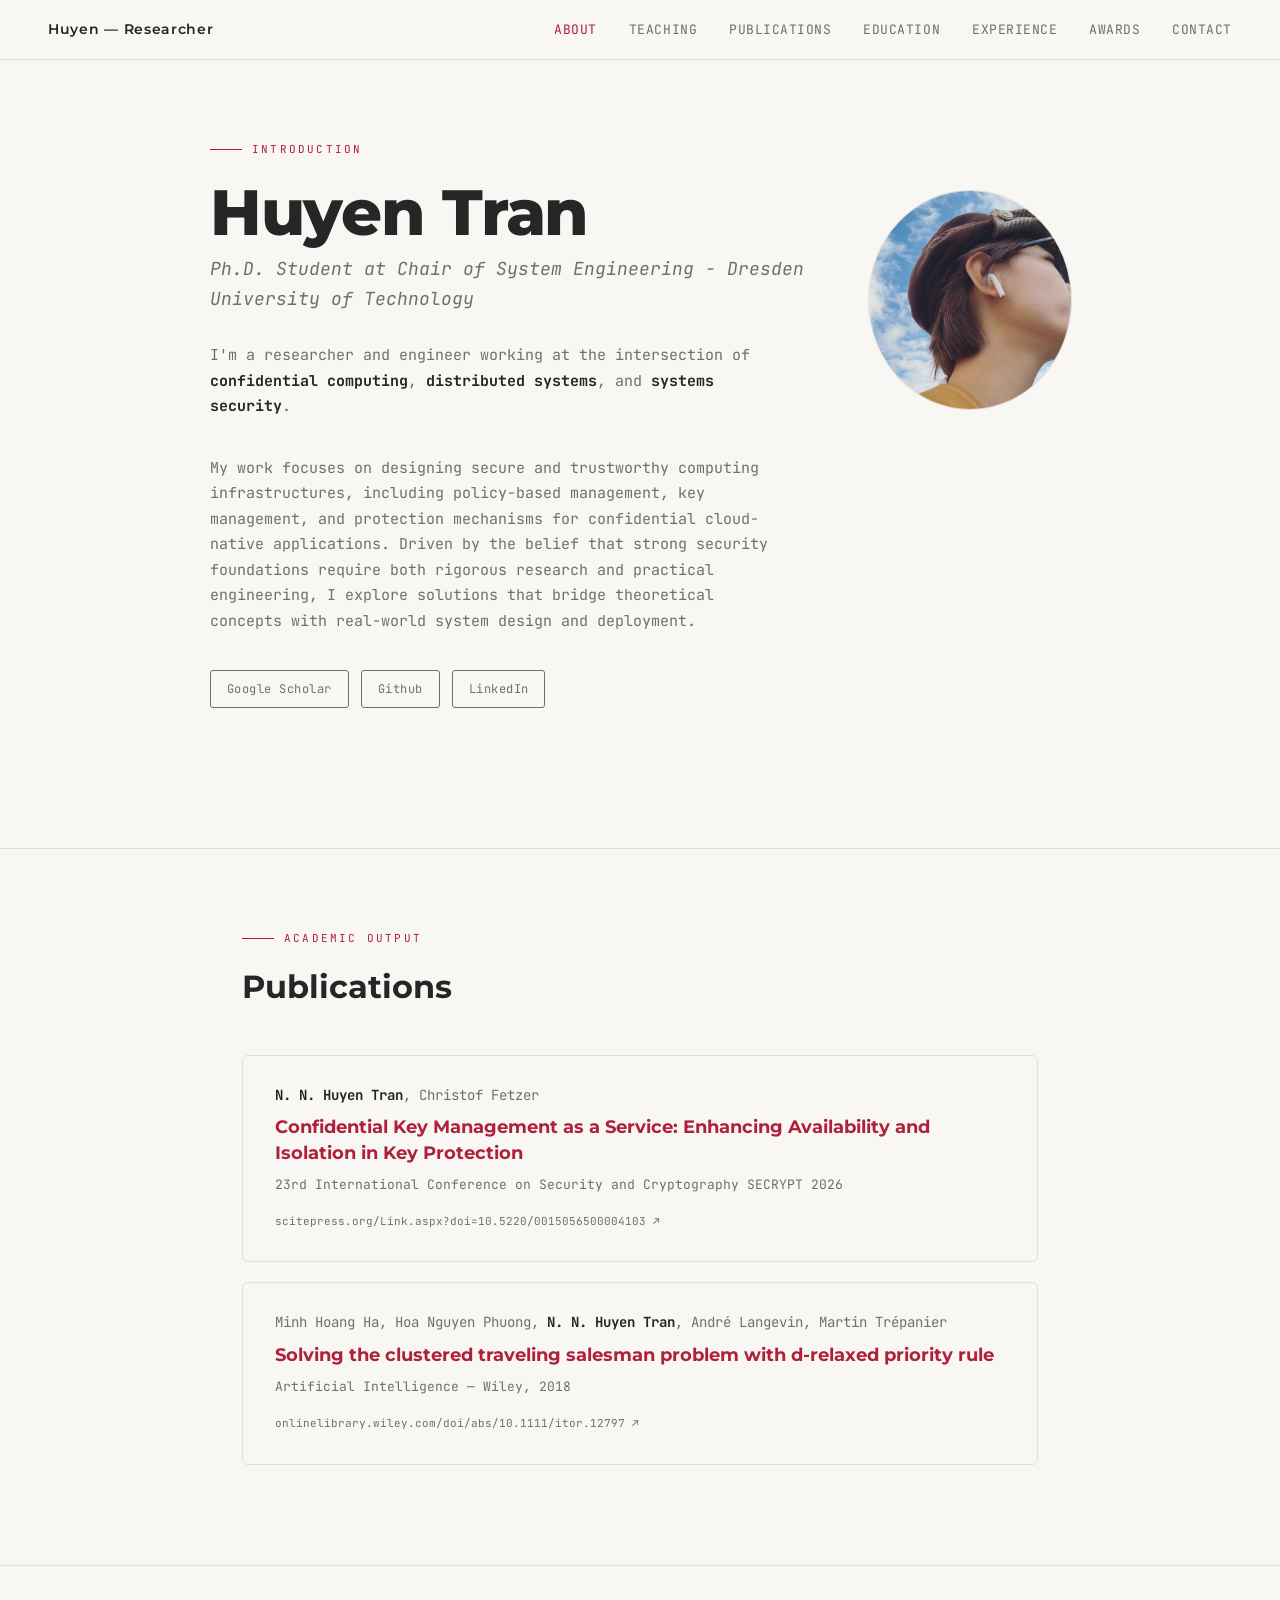
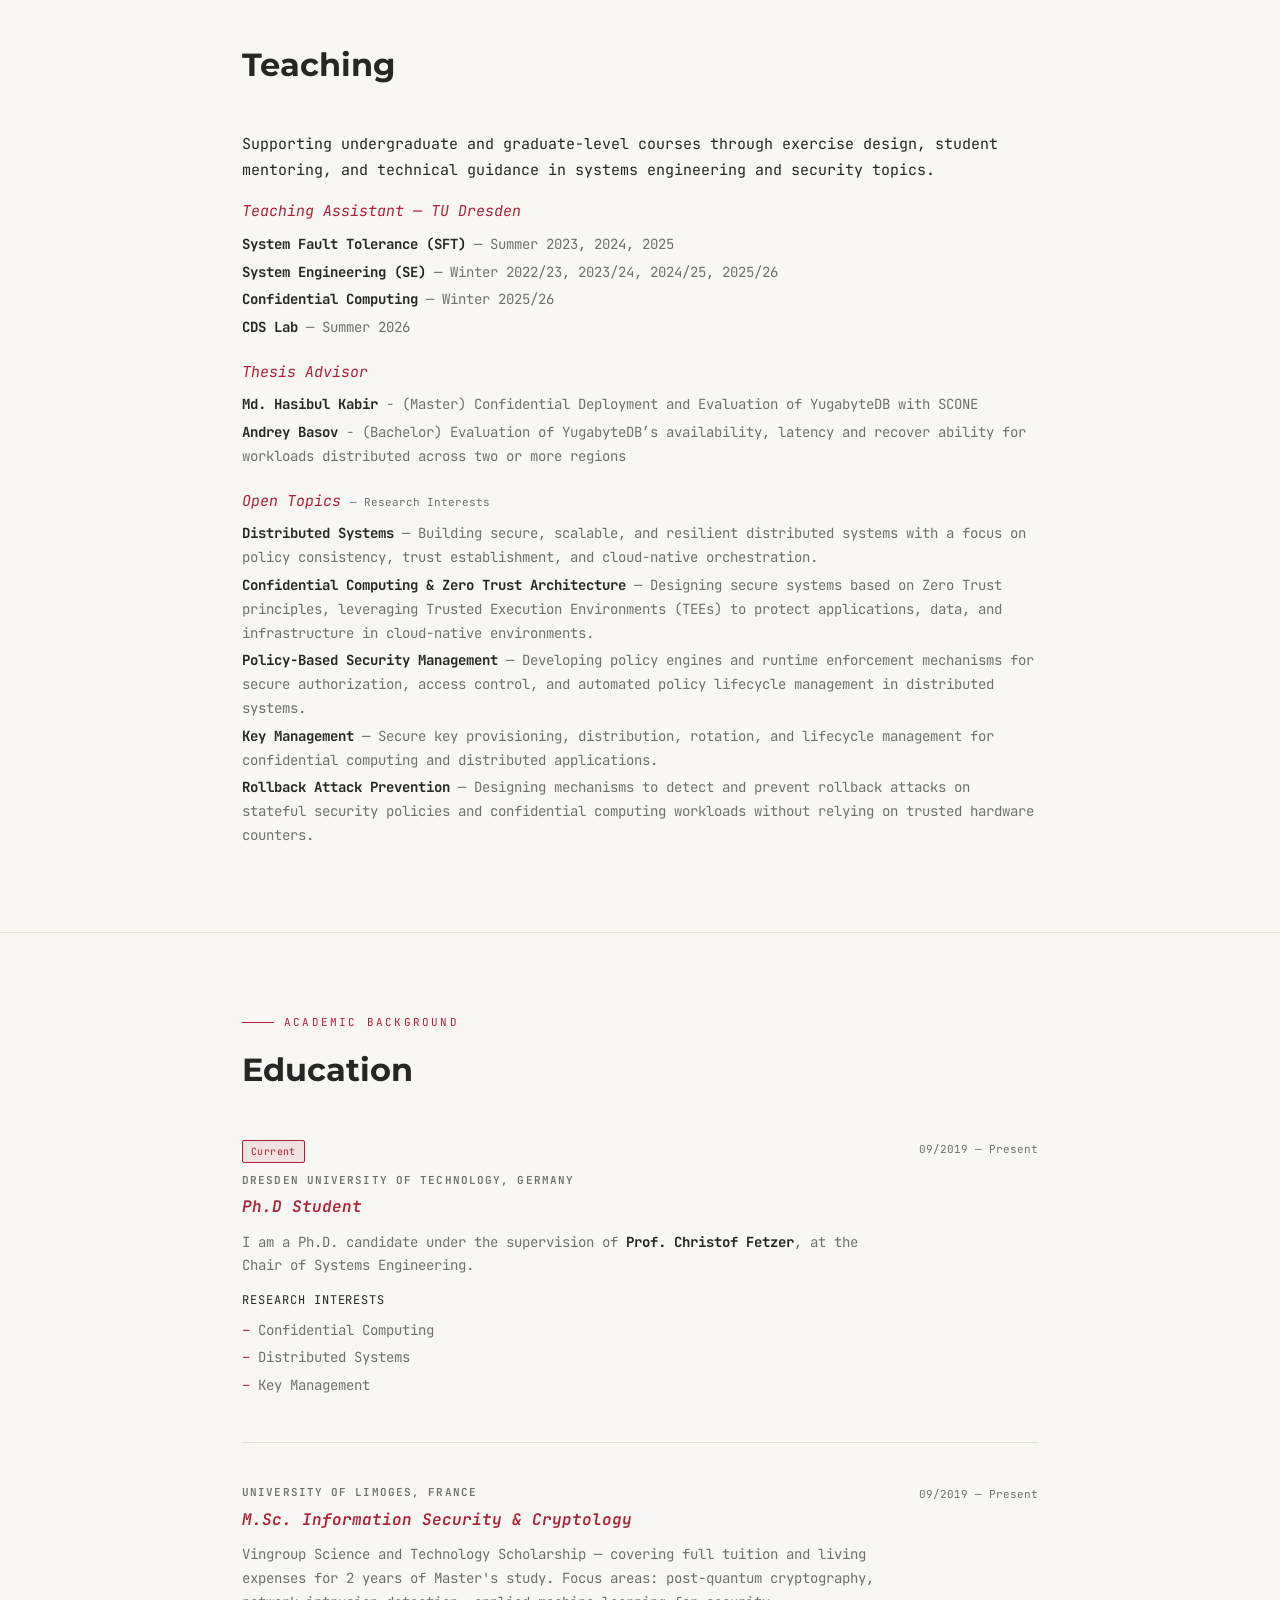
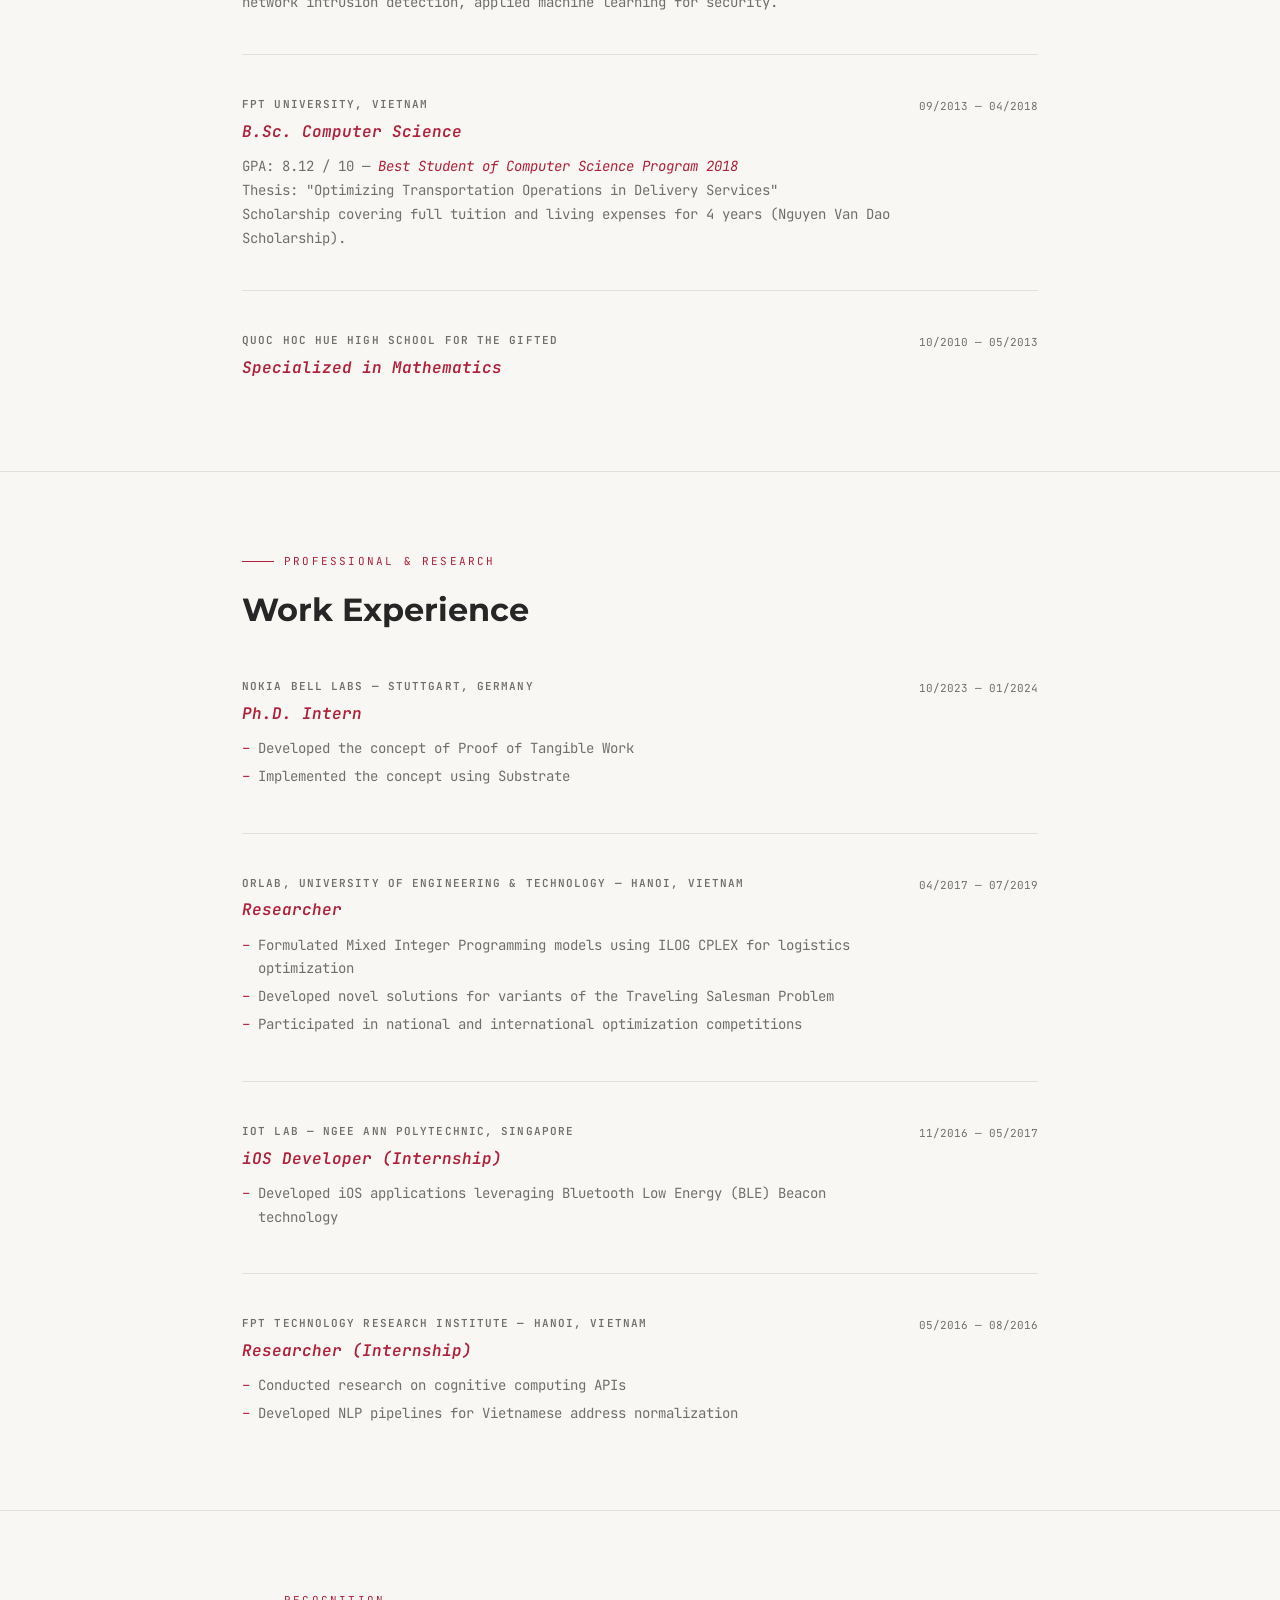
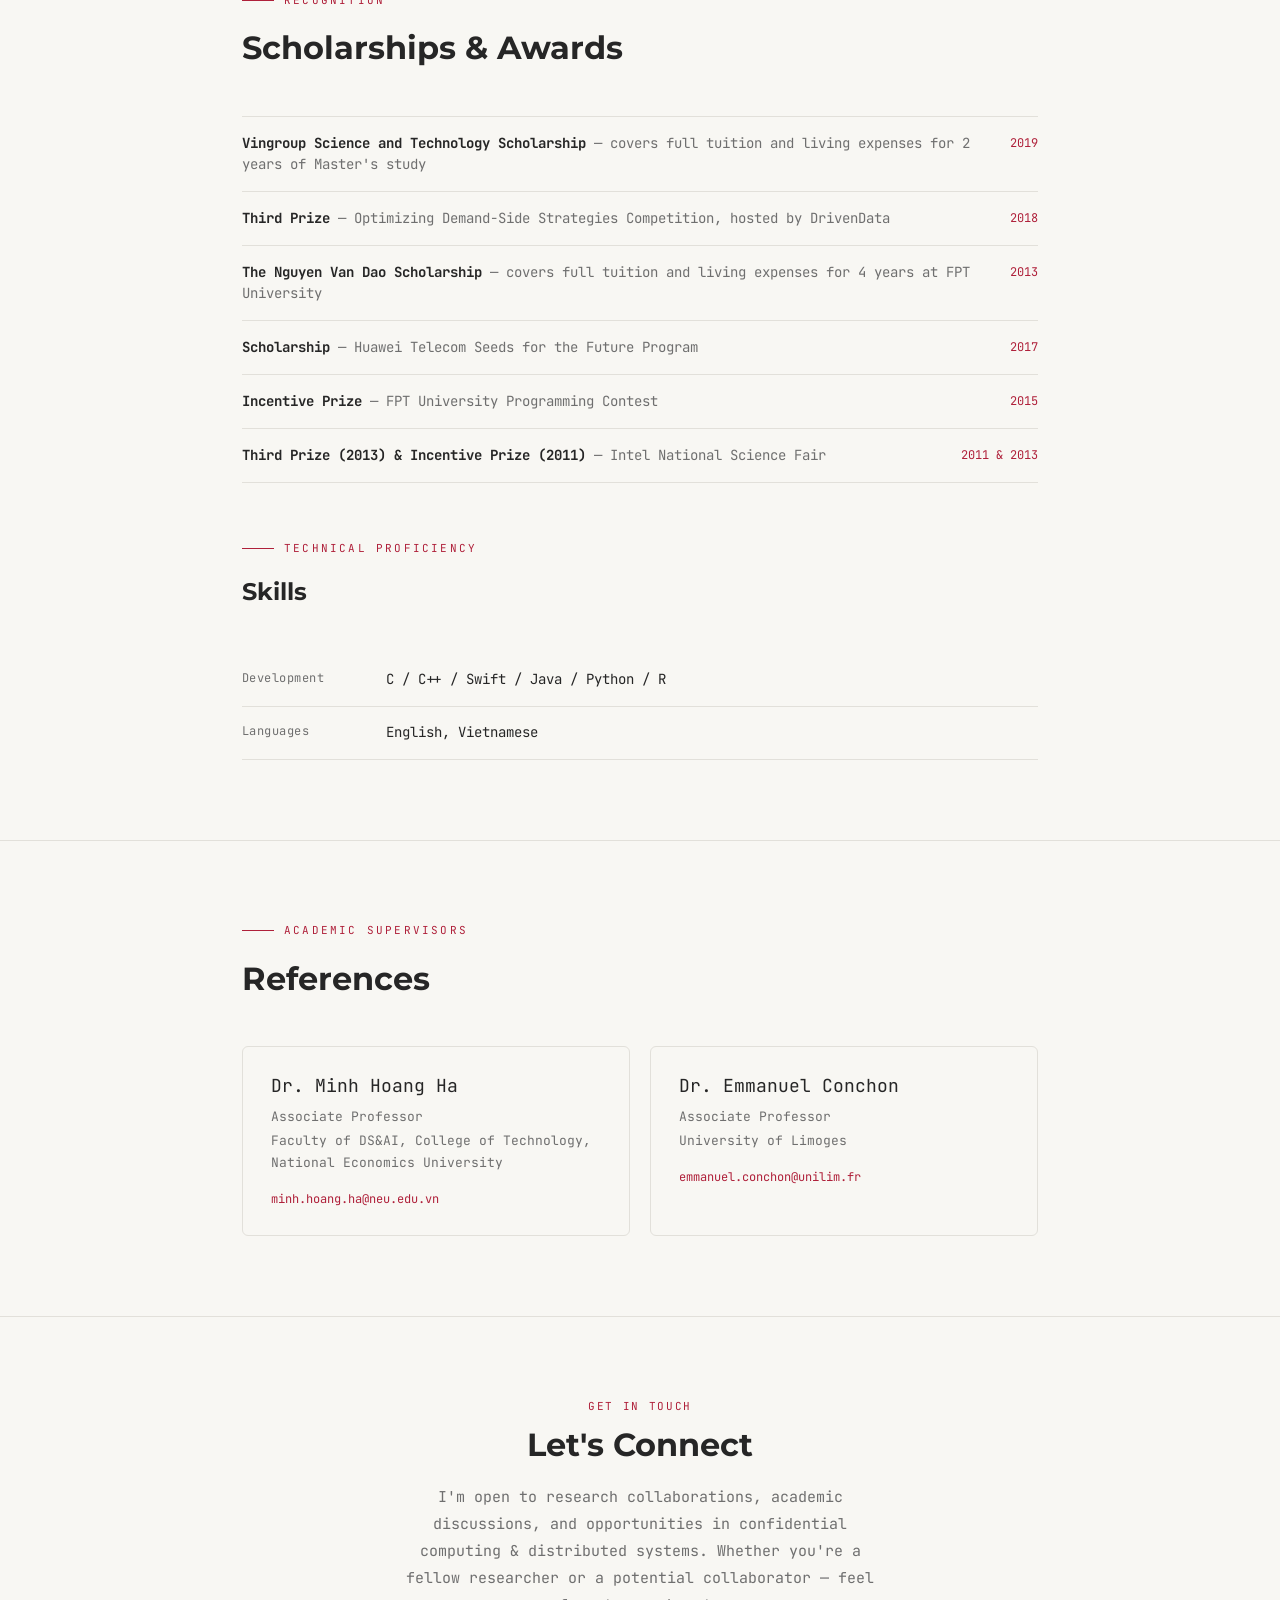
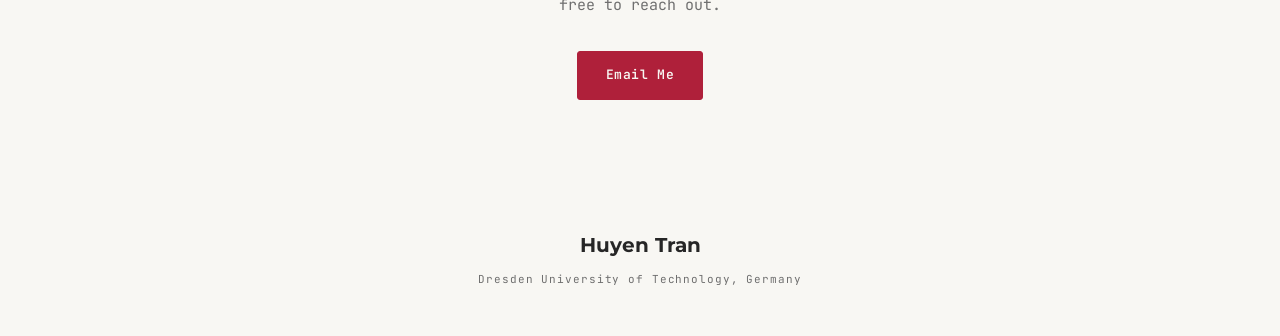
==== commit a9e2ccfb: "update" ====
--- a/index.html
+++ b/index.html
@@ -8,7 +8,7 @@
 <link rel="preconnect" href="https://fonts.gstatic.com" crossorigin>
 <link href="https://fonts.googleapis.com/css2?family=Montserrat:wght@500;600;700;800&family=JetBrains+Mono:wght@400;500&display=swap" rel="stylesheet">
 <link rel="stylesheet" href="assets/css/style.css">
-<script src="assets/js/main.js" defer></script>
+<script src="js/main.js" defer></script>
 </head>
 <body>
 
@@ -50,7 +50,7 @@
       </div>
     </div>
     <div class="hero-avatar">
-      <img src="../images/photo.png" alt="photo">
+      <img src="assets/images/photo.png" alt="photo">
     </div>
   </div>
 </section>
--- a/assets/css/style.css
+++ b/assets/css/style.css
@@ -0,0 +1,520 @@
+/* ===== 5-color palette ===== */
+:root {
+  --bg: #f8f7f3;        /* page background */
+  --text: #262626;      /* primary text */
+  --muted: #6f6f6f;     /* secondary text */
+  --accent: #af203a;    /* brand / highlight */
+  --border: #e2e0da;    /* dividers, outlines */
+}
+
+* { box-sizing: border-box; margin: 0; padding: 0; }
+
+html { scroll-behavior: smooth; }
+
+body {
+  background: var(--bg);
+  color: var(--text);
+  font-family: 'JetBrains Mono', monospace;
+  font-size: 15px;
+  line-height: 1.7;
+  overflow-x: hidden;
+}
+
+a { color: inherit; }
+
+ul { list-style: none; }
+
+/* ===== LAYOUT ===== */
+.container {
+  max-width: 860px;
+  margin: 0 auto;
+  padding: 0 32px;
+}
+
+section {
+  padding: 80px 0;
+  border-bottom: 1px solid var(--border);
+}
+
+section:last-of-type { border-bottom: none; }
+
+/* ===== NAV ===== */
+nav {
+  position: fixed;
+  inset: 0 0 auto 0;
+  z-index: 100;
+  height: 60px;
+  padding: 0 48px;
+  display: flex;
+  align-items: center;
+  justify-content: space-between;
+  background: rgba(248, 247, 243, 0.9);
+  backdrop-filter: blur(12px);
+  border-bottom: 1px solid var(--border);
+}
+
+.nav-logo {
+  font-family: 'Montserrat', sans-serif;
+  font-size: 14px;
+  font-weight: 600;
+  letter-spacing: 0.05em;
+}
+
+.nav-links {
+  display: flex;
+  gap: 32px;
+}
+
+.nav-links a {
+  font-size: 13px;
+  text-decoration: none;
+  letter-spacing: 0.04em;
+  text-transform: uppercase;
+  color: var(--muted);
+  transition: color 0.2s;
+}
+
+.nav-links a:hover,
+.nav-links a.active { color: var(--accent); }
+
+/* ===== SECTION HEADER ===== */
+.sec-label {
+  font-size: 11px;
+  letter-spacing: 0.15em;
+  text-transform: uppercase;
+  color: var(--accent);
+  margin-bottom: 10px;
+}
+
+.sec-title {
+  font-family: 'Montserrat', sans-serif;
+  font-size: 32px;
+  font-weight: 700;
+  color: var(--text);
+  margin-bottom: 48px;
+  line-height: 1.2;
+}
+
+.sec-title--sub {
+  margin-top: 10px;
+  font-size: 24px;
+}
+
+/* ===== HERO ===== */
+.hero-inner {
+  display: grid;
+  grid-template-columns: 1fr 200px;
+  gap: 64px;
+  align-items: start;
+  padding: 60px 0;
+}
+
+.hero-tag {
+  display: flex;
+  align-items: center;
+  gap: 10px;
+  font-size: 11px;
+  letter-spacing: 0.2em;
+  text-transform: uppercase;
+  color: var(--accent);
+  margin-bottom: 20px;
+}
+
+.hero-tag::before {
+  content: '';
+  width: 32px;
+  height: 1px;
+  background: var(--accent);
+}
+
+.hero-name {
+  font-family: 'Montserrat', sans-serif;
+  font-size: clamp(42px, 6vw, 64px);
+  font-weight: 800;
+  line-height: 1.05;
+  letter-spacing: -0.02em;
+  color: var(--text);
+  margin-bottom: 8px;
+}
+
+.hero-role {
+  font-size: 18px;
+  font-style: italic;
+  color: var(--muted);
+  margin-bottom: 28px;
+}
+
+.hero-bio {
+  max-width: 560px;
+  color: var(--muted);
+  margin-bottom: 36px;
+}
+
+.hero-bio strong { color: var(--text); }
+
+.hero-links {
+  display: flex;
+  flex-wrap: wrap;
+  gap: 12px;
+}
+
+.hero-link {
+  font-size: 12px;
+  letter-spacing: 0.04em;
+  padding: 8px 16px;
+  border: 1px solid var(--muted);
+  border-radius: 3px;
+  color: var(--muted);
+  text-decoration: none;
+  transition: all 0.2s;
+}
+
+.hero-link:hover {
+  border-color: var(--accent);
+  color: var(--accent);
+}
+
+.hero-link.primary {
+  background: var(--accent);
+  border-color: var(--accent);
+  color: var(--bg);
+  font-weight: 600;
+}
+
+.hero-link.primary:hover {
+  opacity: 0.85;
+}
+
+.hero-avatar {
+  display: flex;
+  justify-content: center;
+  margin: 50px 0 100px;
+}
+
+.hero-avatar img {
+  width: 220px;
+  height: 220px;
+  object-fit: cover;
+  border-radius: 50%;
+  border: 1px solid var(--border);
+}
+
+/* ===== ENTRY (education / experience) ===== */
+.entry {
+  display: grid;
+  grid-template-columns: 1fr auto;
+  gap: 16px;
+  margin-bottom: 40px;
+  padding-bottom: 40px;
+  border-bottom: 1px solid var(--border);
+}
+
+.entry:last-child {
+  border-bottom: none;
+  margin-bottom: 0;
+  padding-bottom: 0;
+}
+
+.entry-org {
+  font-size: 11px;
+  font-weight: 600;
+  letter-spacing: 0.1em;
+  text-transform: uppercase;
+  color: var(--muted);
+  margin-bottom: 4px;
+}
+
+.entry-role {
+  font-size: 16px;
+  font-style: italic;
+  font-weight: 600;
+  color: var(--accent);
+  margin-bottom: 10px;
+}
+
+.entry-desc {
+  font-size: 14px;
+  color: var(--muted);
+  line-height: 1.7;
+}
+
+.entry-desc em { color: var(--accent); font-style: italic; }
+
+.entry-desc strong { color: var(--text); }
+
+.entry-subhead {
+  margin-top: 12px;
+  font-size: 12px;
+  letter-spacing: 0.08em;
+  text-transform: uppercase;
+  color: var(--text);
+}
+
+.entry-desc ul { margin-top: 8px; }
+
+.entry-desc ul li {
+  position: relative;
+  padding-left: 16px;
+  margin-bottom: 4px;
+}
+
+.entry-desc ul li::before {
+  content: '–';
+  position: absolute;
+  left: 0;
+  color: var(--accent);
+}
+
+.entry-meta {
+  font-size: 11px;
+  color: var(--muted);
+  white-space: nowrap;
+  text-align: right;
+  padding-top: 2px;
+}
+
+.entry-badge {
+  display: inline-block;
+  font-size: 10px;
+  letter-spacing: 0.04em;
+  padding: 2px 8px;
+  margin-bottom: 8px;
+  border: 1px solid var(--accent);
+  border-radius: 2px;
+  color: var(--accent);
+  background: color-mix(in srgb, var(--accent) 10%, transparent);
+}
+
+/* ===== PUBLICATIONS ===== */
+.pub-card {
+  padding: 28px 32px;
+  margin-bottom: 20px;
+  border: 1px solid var(--border);
+  border-radius: 6px;
+}
+
+.pub-authors {
+  font-size: 14px;
+  color: var(--muted);
+  margin-bottom: 8px;
+}
+
+.pub-authors strong { color: var(--text); }
+
+.pub-title {
+  font-family: 'Montserrat', sans-serif;
+  font-size: 18px;
+  font-weight: 700;
+  color: var(--accent);
+  line-height: 1.4;
+  margin-bottom: 8px;
+}
+
+.pub-venue {
+  font-size: 13px;
+  color: var(--muted);
+  margin-bottom: 12px;
+}
+
+.pub-link {
+  font-size: 11px;
+  color: var(--muted);
+  text-decoration: none;
+  word-break: break-all;
+  transition: color 0.2s;
+}
+
+.pub-link:hover { color: var(--accent); }
+
+/* ===== TEACHING ===== */
+.teach-entry {
+  margin-bottom: 28px;
+  padding-bottom: 28px;
+  border-bottom: 1px solid var(--border);
+}
+
+.teach-entry:last-child {
+  border-bottom: none;
+  margin-bottom: 0;
+  padding-bottom: 0;
+}
+
+.teach-role {
+  font-size: 15px;
+  font-style: italic;
+  color: var(--accent);
+  margin-top: 20px;
+  margin-bottom: 8px;
+}
+
+.teach-intro + .teach-role { margin-top: 16px; }
+
+.teach-role-note {
+  font-size: 11px;
+  color: var(--muted);
+  font-style: normal;
+}
+
+.teach-desc {
+  font-size: 14px;
+  color: var(--muted);
+  line-height: 1.7;
+}
+
+.teach-desc ul { margin-top: 8px; }
+.teach-desc li { margin-bottom: 4px; }
+.teach-desc strong { color: var(--text); }
+
+/* ===== AWARDS ===== */
+.award-row {
+  display: grid;
+  grid-template-columns: 1fr auto;
+  align-items: start;
+  gap: 16px;
+  padding: 16px 0;
+  border-bottom: 1px solid var(--border);
+}
+
+.award-row:first-child { border-top: 1px solid var(--border); }
+
+.award-name {
+  font-size: 14px;
+  color: var(--muted);
+  line-height: 1.5;
+}
+
+.award-name strong { color: var(--text); }
+
+.award-year {
+  font-size: 12px;
+  color: var(--accent);
+  white-space: nowrap;
+}
+
+/* ===== SKILLS ===== */
+.skills-block { margin-top: 56px; }
+
+.skills-grid {
+  display: grid;
+  grid-template-columns: 120px 1fr;
+}
+
+.skill-row { display: contents; }
+
+.skill-label {
+  font-size: 12px;
+  letter-spacing: 0.04em;
+  color: var(--muted);
+  padding: 14px 0;
+  border-bottom: 1px solid var(--border);
+}
+
+.skill-value {
+  font-size: 14px;
+  color: var(--text);
+  padding: 14px 0 14px 24px;
+  border-bottom: 1px solid var(--border);
+}
+
+/* ===== REFERENCES ===== */
+.ref-grid {
+  display: grid;
+  grid-template-columns: 1fr 1fr;
+  gap: 20px;
+}
+
+.ref-card {
+  padding: 24px 28px;
+  border: 1px solid var(--border);
+  border-radius: 6px;
+}
+
+.ref-name {
+  font-size: 18px;
+  color: var(--text);
+  margin-bottom: 4px;
+}
+
+.ref-title,
+.ref-inst {
+  font-size: 13px;
+  color: var(--muted);
+  margin-bottom: 2px;
+}
+
+.ref-inst { margin-bottom: 12px; }
+
+.ref-email {
+  font-size: 12px;
+  color: var(--accent);
+  text-decoration: none;
+  transition: opacity 0.2s;
+}
+
+.ref-email:hover { opacity: 0.7; }
+
+/* ===== CONTACT ===== */
+.contact-inner {
+  text-align: center;
+  max-width: 540px;
+}
+
+.contact-inner .sec-title { margin-bottom: 20px; }
+
+.contact-text {
+  font-size: 15px;
+  color: var(--muted);
+  line-height: 1.8;
+  margin-bottom: 32px;
+}
+
+.hero-link.cta {
+  display: inline-block;
+  font-size: 13px;
+  padding: 12px 28px;
+}
+
+/* ===== FOOTER ===== */
+footer {
+  padding: 48px 0;
+  text-align: center;
+}
+
+.footer-name {
+  font-family: 'Montserrat', sans-serif;
+  font-size: 20px;
+  font-weight: 700;
+  color: var(--text);
+  margin-bottom: 8px;
+}
+
+.footer-note {
+  font-size: 11px;
+  letter-spacing: 0.08em;
+  color: var(--muted);
+}
+
+/* ===== SCROLL ANIMATION ===== */
+.fade-up {
+  opacity: 0;
+  transform: translateY(24px);
+  transition: opacity 0.6s ease, transform 0.6s ease;
+}
+
+.fade-up.visible {
+  opacity: 1;
+  transform: translateY(0);
+}
+
+/* ===== RESPONSIVE ===== */
+@media (max-width: 680px) {
+  nav { padding: 0 24px; }
+  .nav-links { display: none; }
+  .container { padding: 0 20px; }
+  .hero-inner { grid-template-columns: 1fr; }
+  .hero-avatar { display: none; }
+  .entry { grid-template-columns: 1fr; }
+  .entry-meta { text-align: left; }
+  .ref-grid { grid-template-columns: 1fr; }
+  .award-row { grid-template-columns: 1fr auto; }
+}
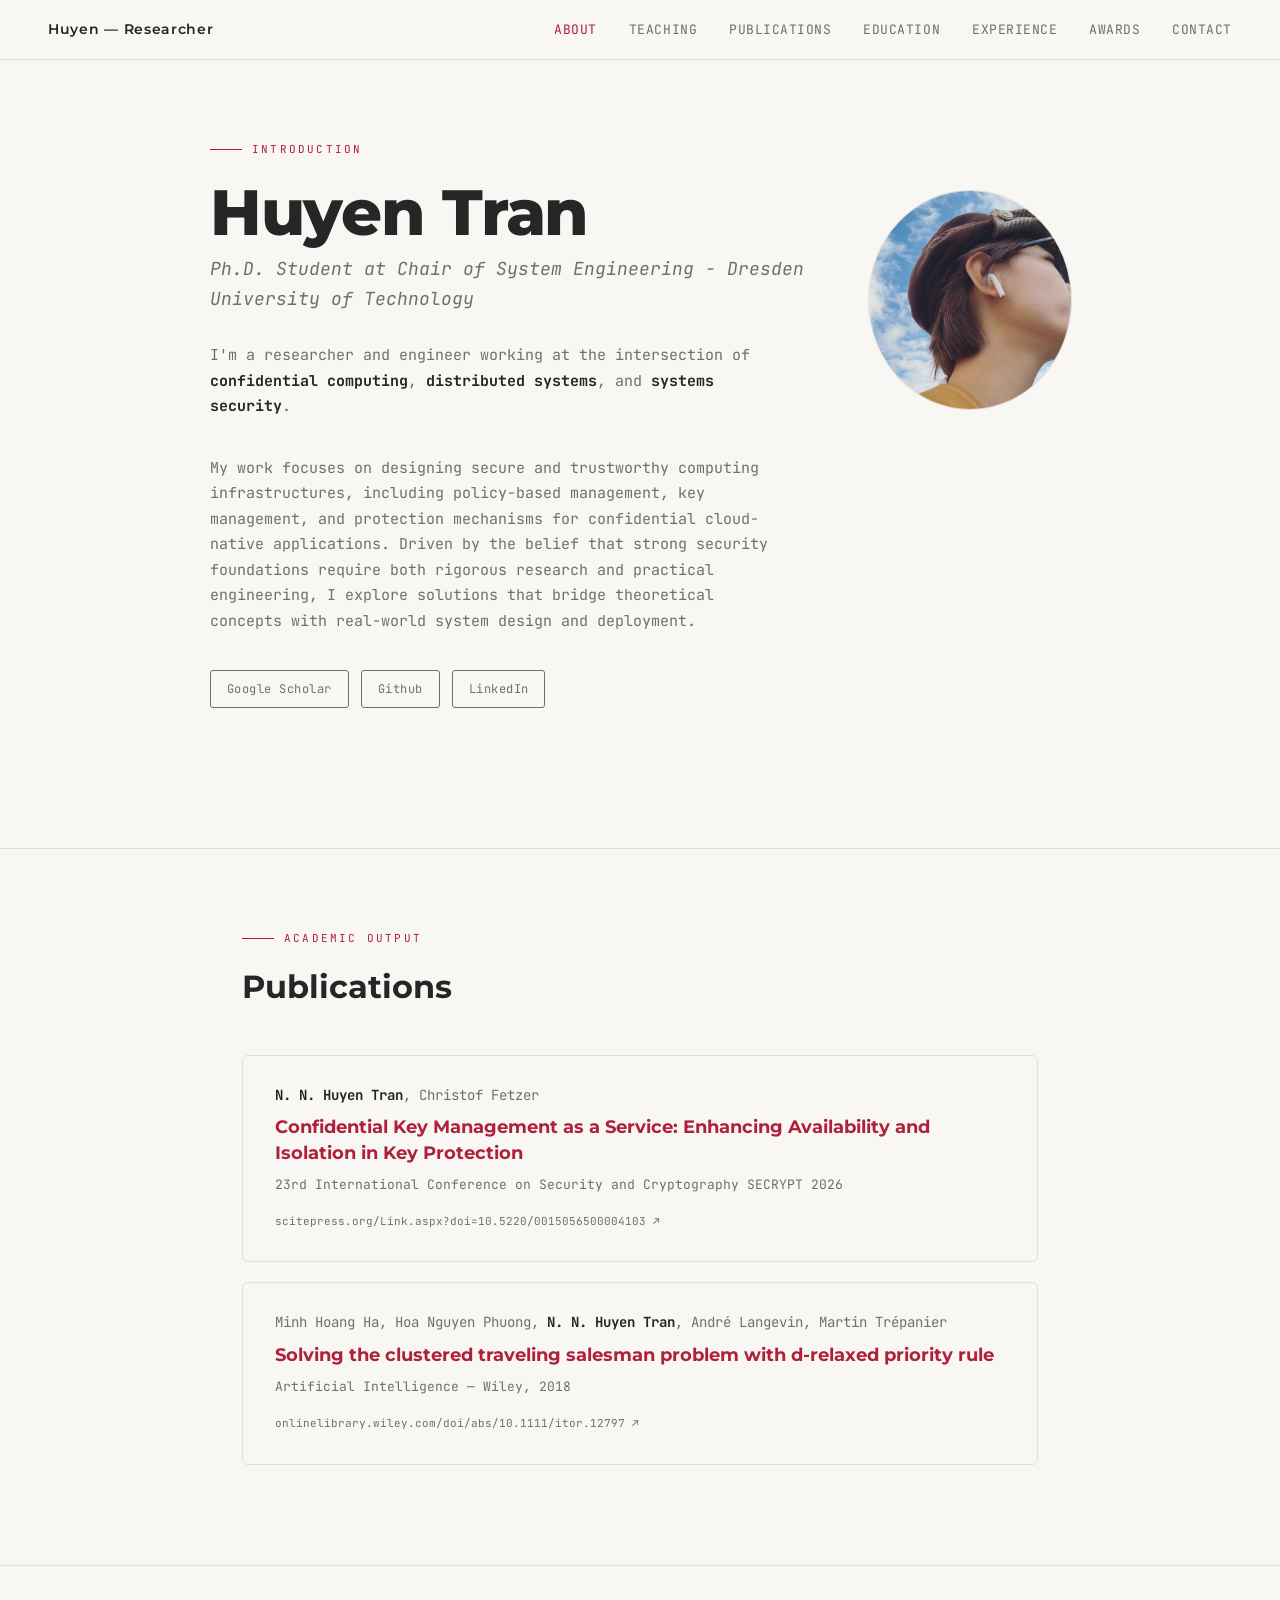
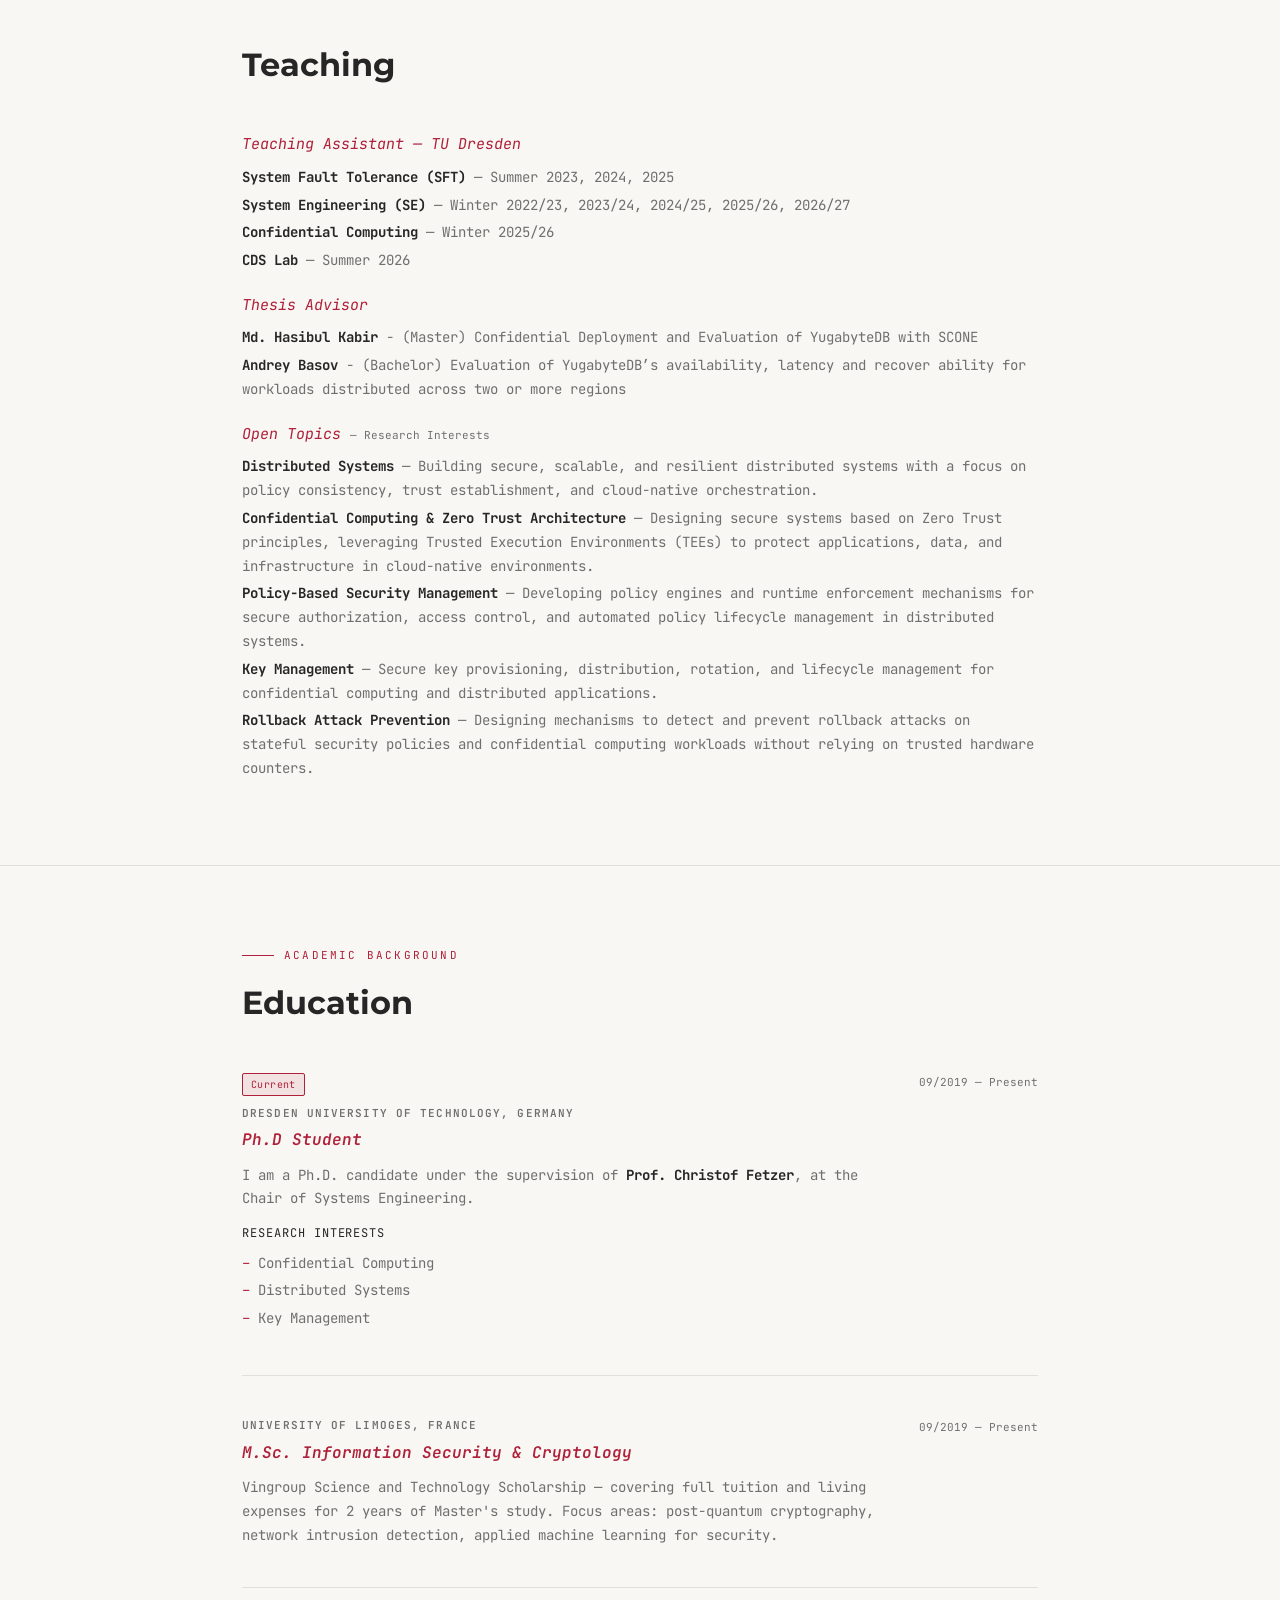
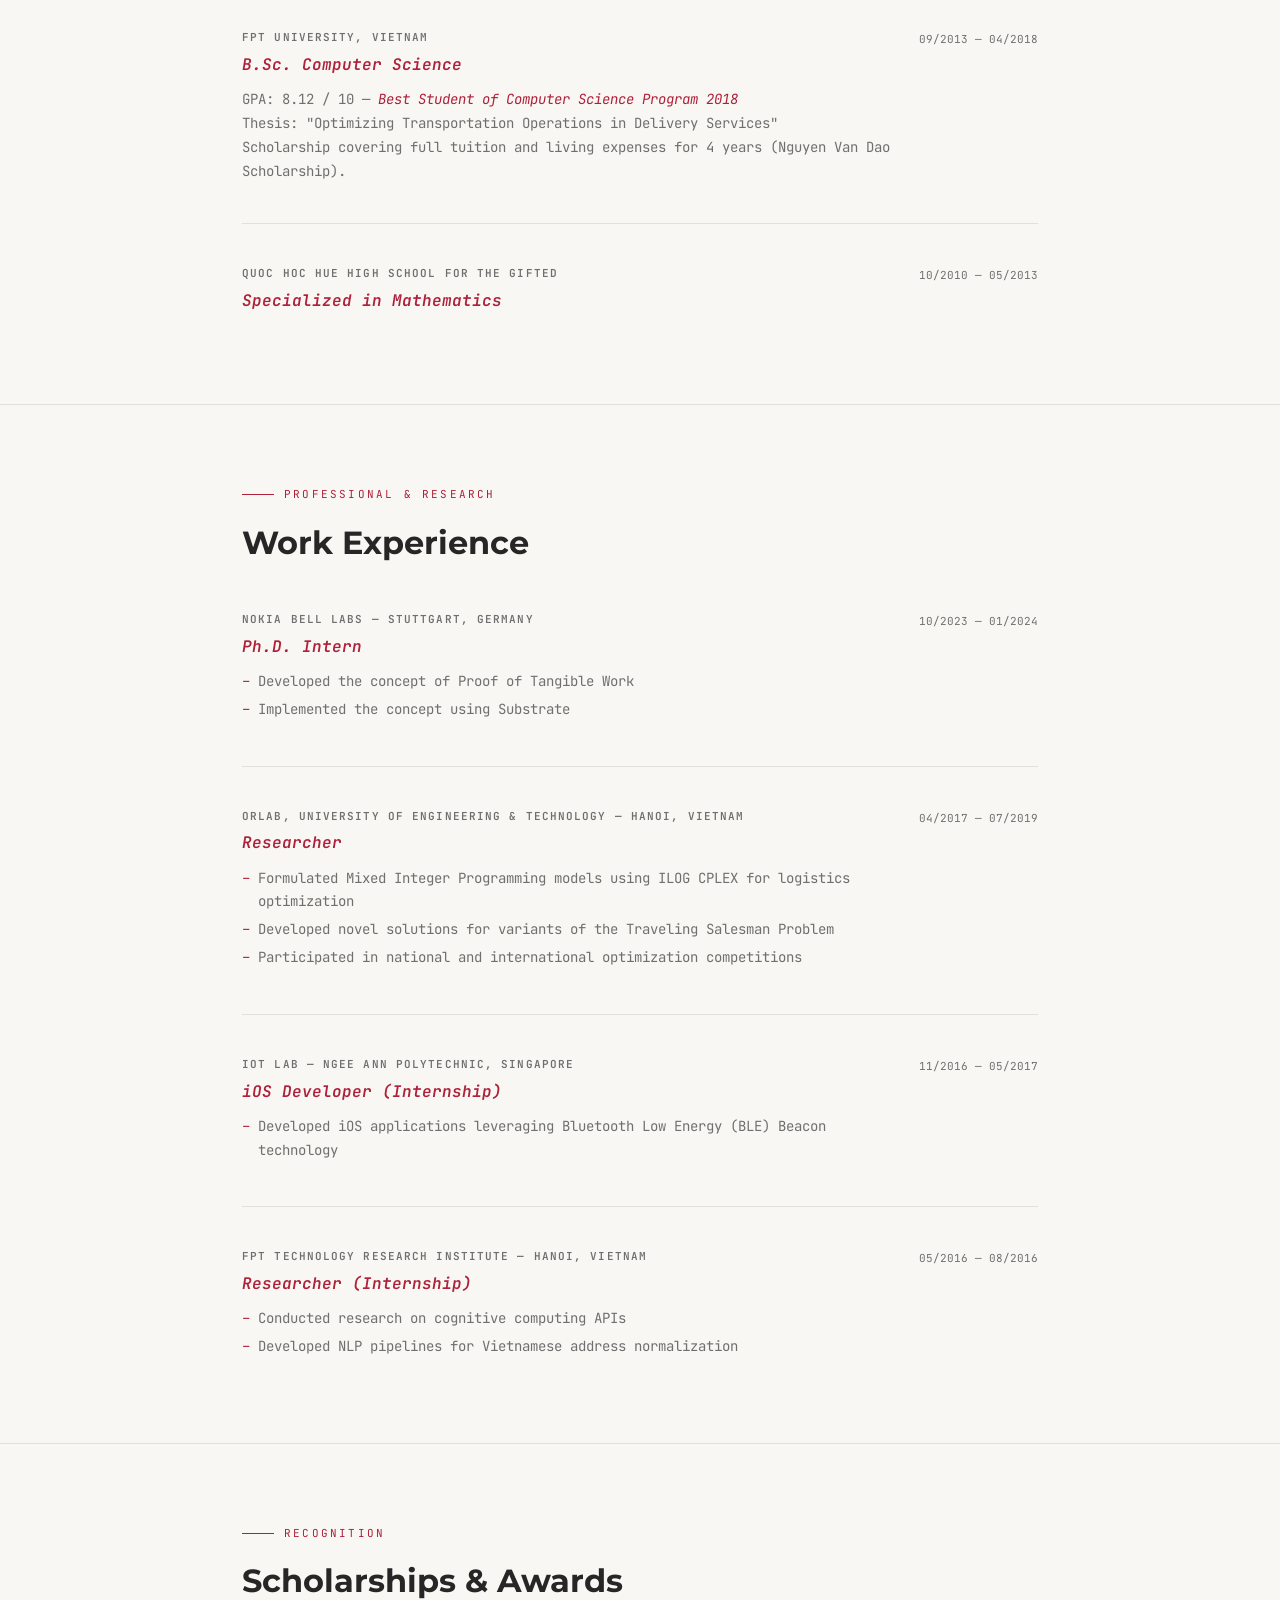
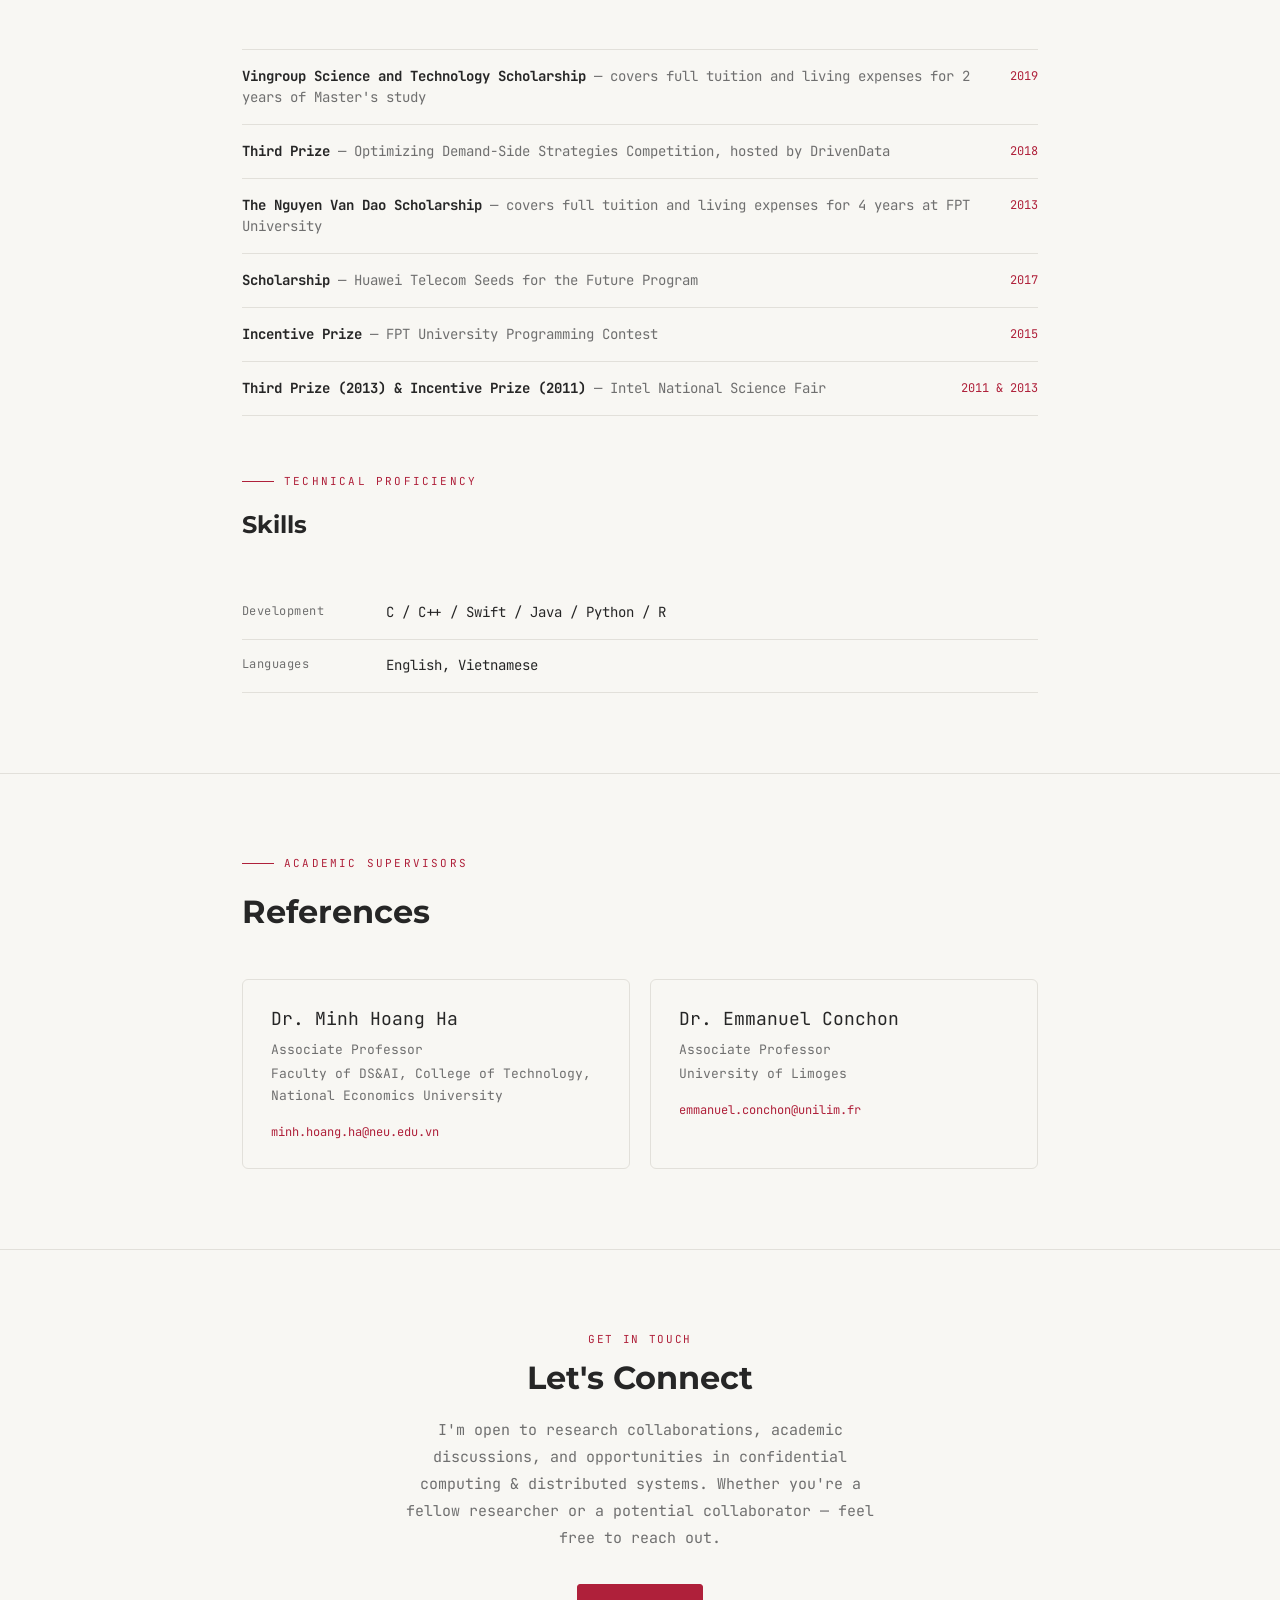
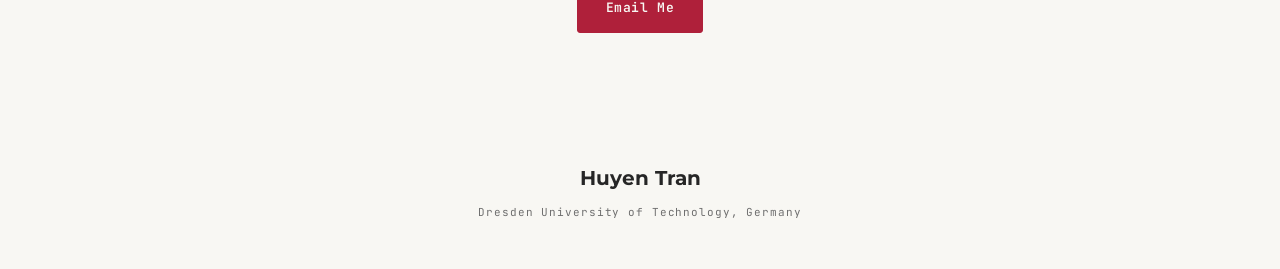
==== commit 0d8bc680: "update" ====
--- a/index.html
+++ b/index.html
@@ -86,16 +86,11 @@
   <div class="container">
     <h2 class="sec-title">Teaching</h2>
     <div class="teach-entry fade-up">
-      <p class="teach-intro">
-        Supporting undergraduate and graduate-level courses through exercise design, student mentoring,
-        and technical guidance in systems engineering and security topics.
-      </p>
-
       <div class="teach-role">Teaching Assistant — TU Dresden</div>
       <div class="teach-desc">
         <ul>
           <li><strong>System Fault Tolerance (SFT)</strong> — Summer 2023, 2024, 2025</li>
-          <li><strong>System Engineering (SE)</strong> — Winter 2022/23, 2023/24, 2024/25, 2025/26</li>
+          <li><strong>System Engineering (SE)</strong> — Winter 2022/23, 2023/24, 2024/25, 2025/26, 2026/27</li>
           <li><strong>Confidential Computing</strong> — Winter 2025/26</li>
           <li><strong>CDS Lab</strong> — Summer 2026</li>
         </ul>
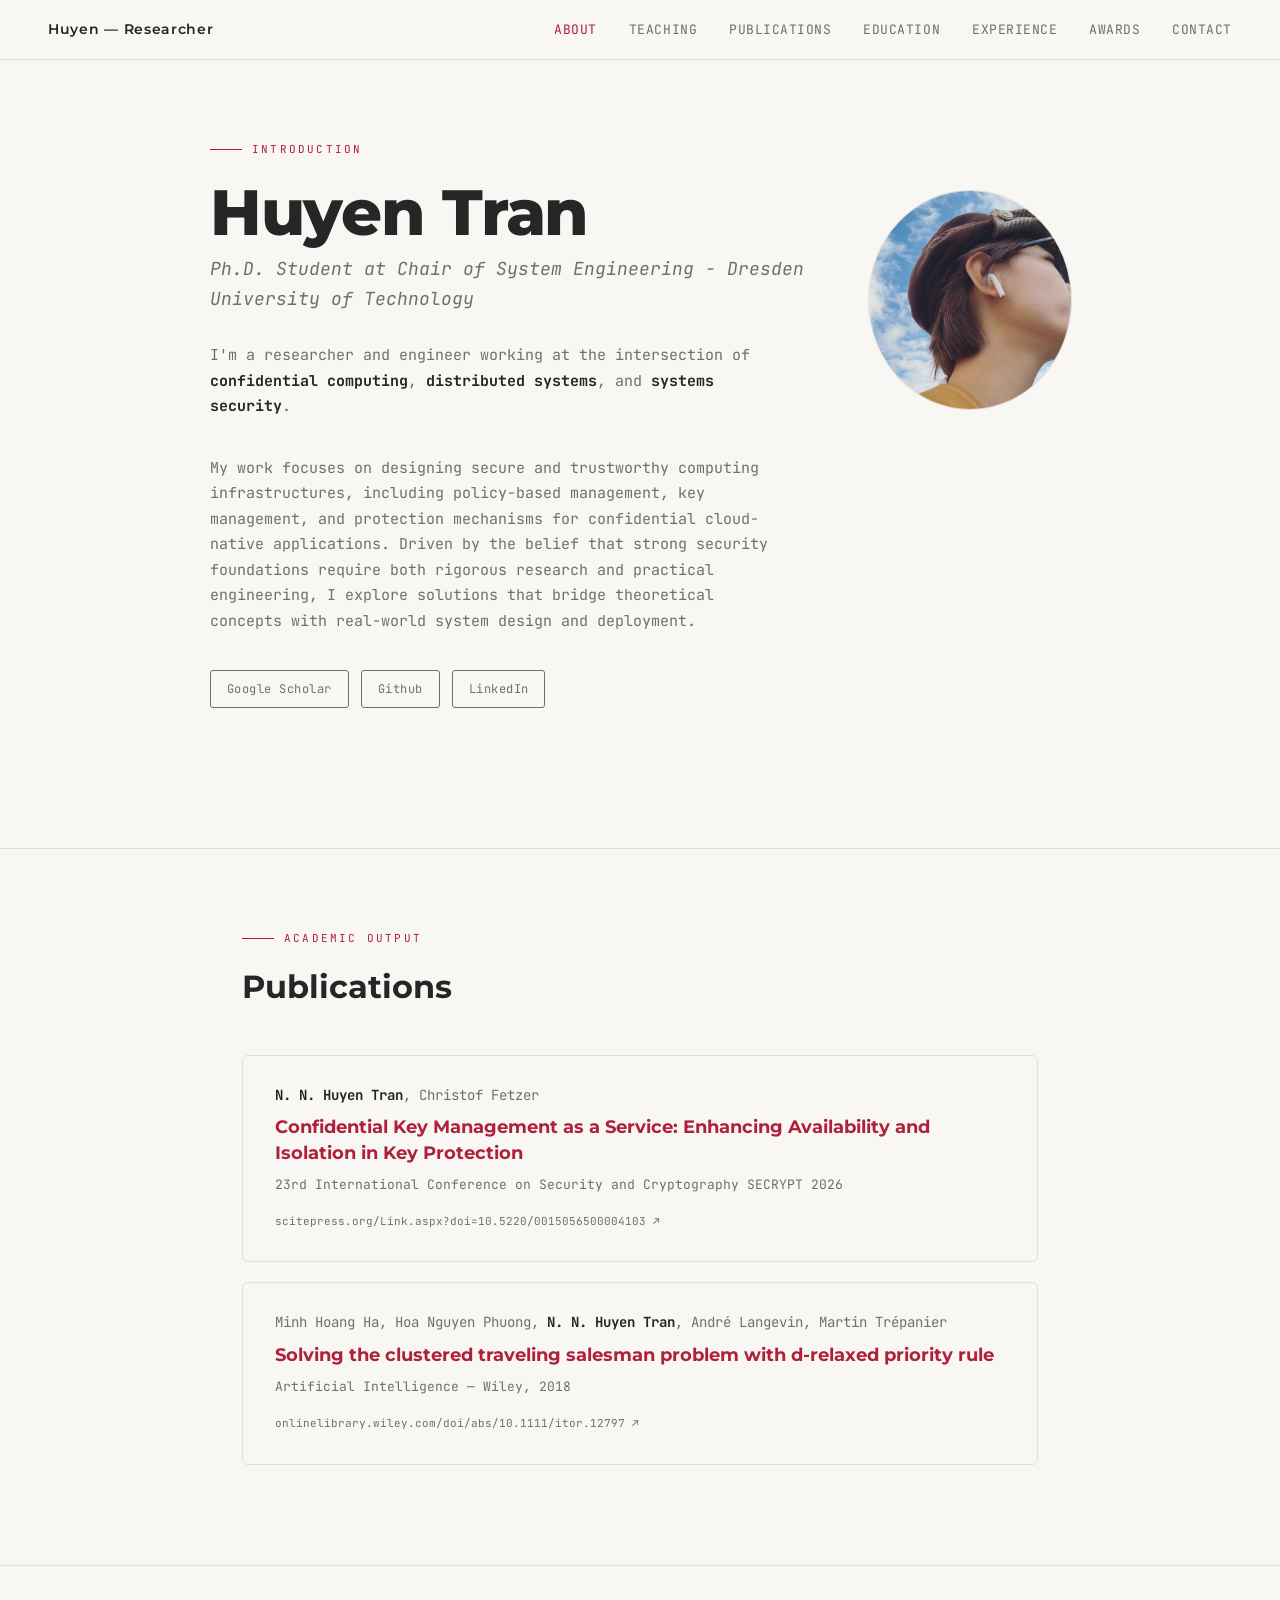
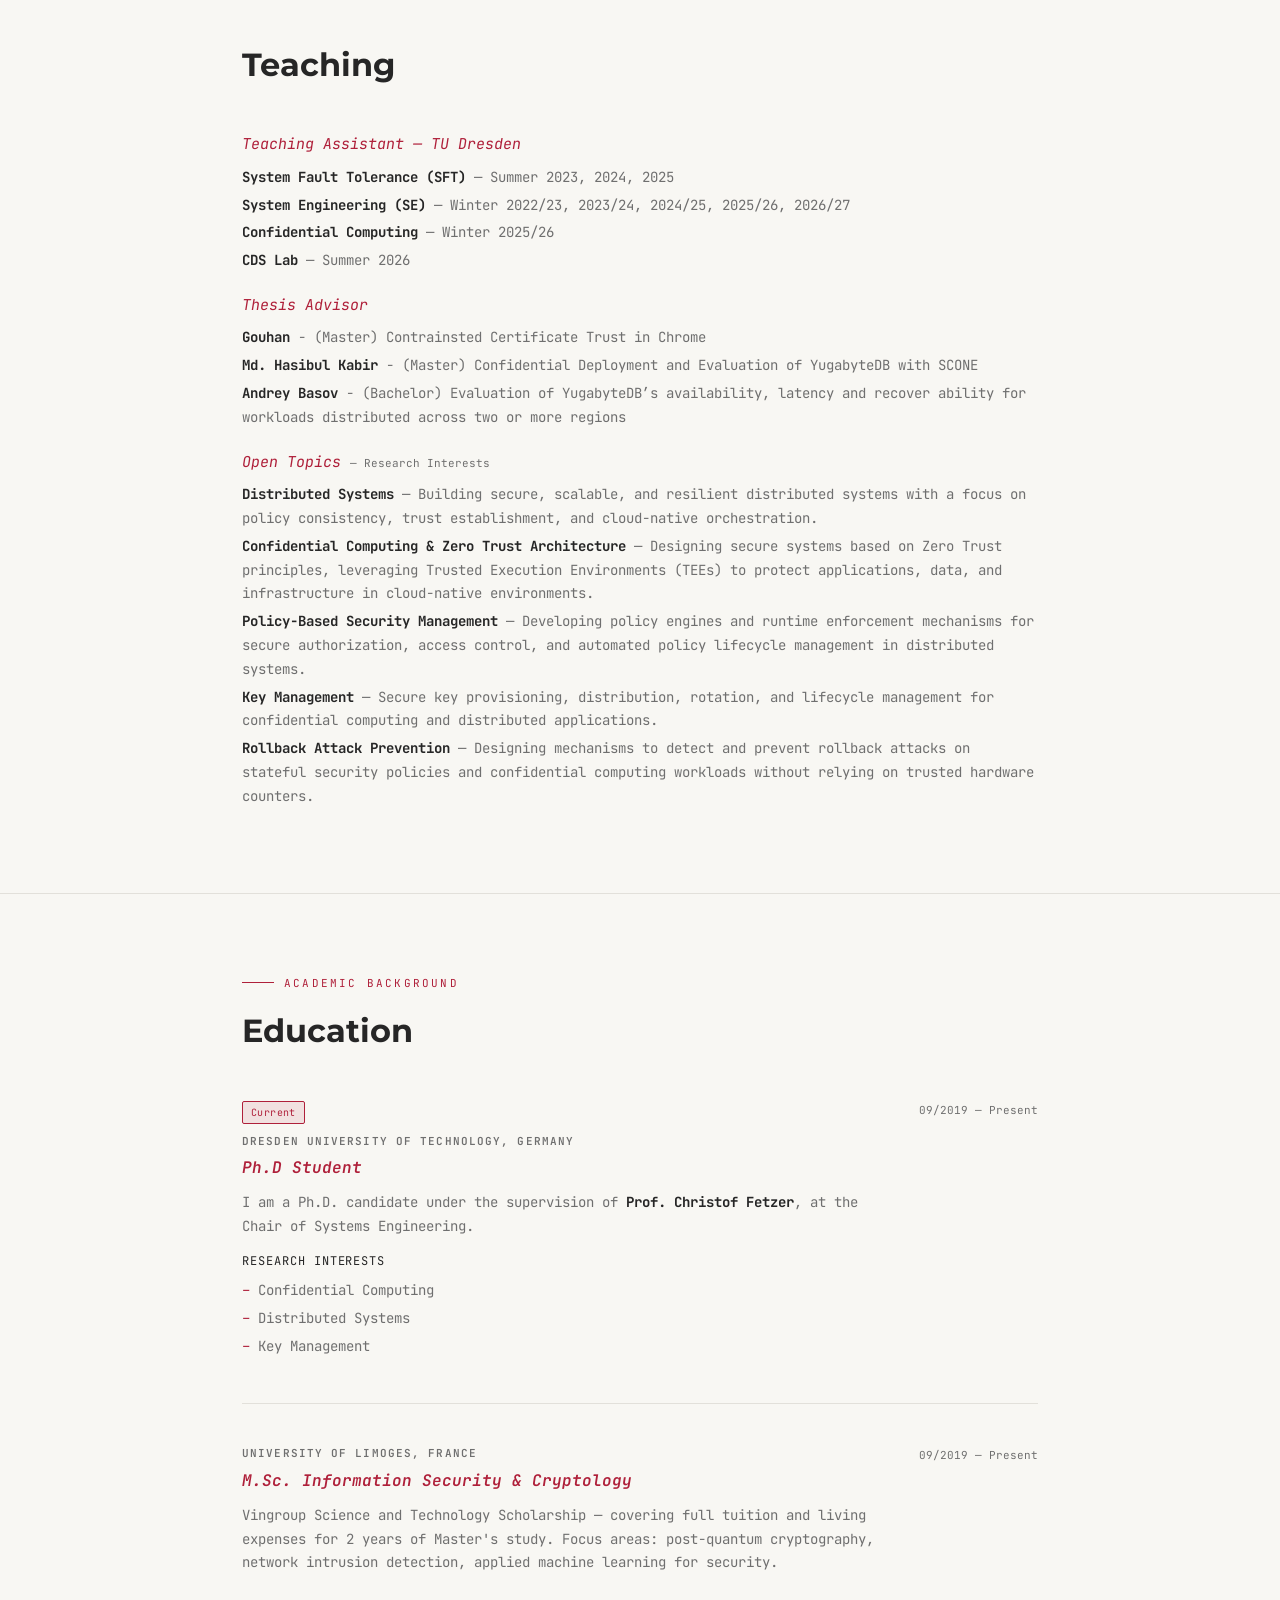
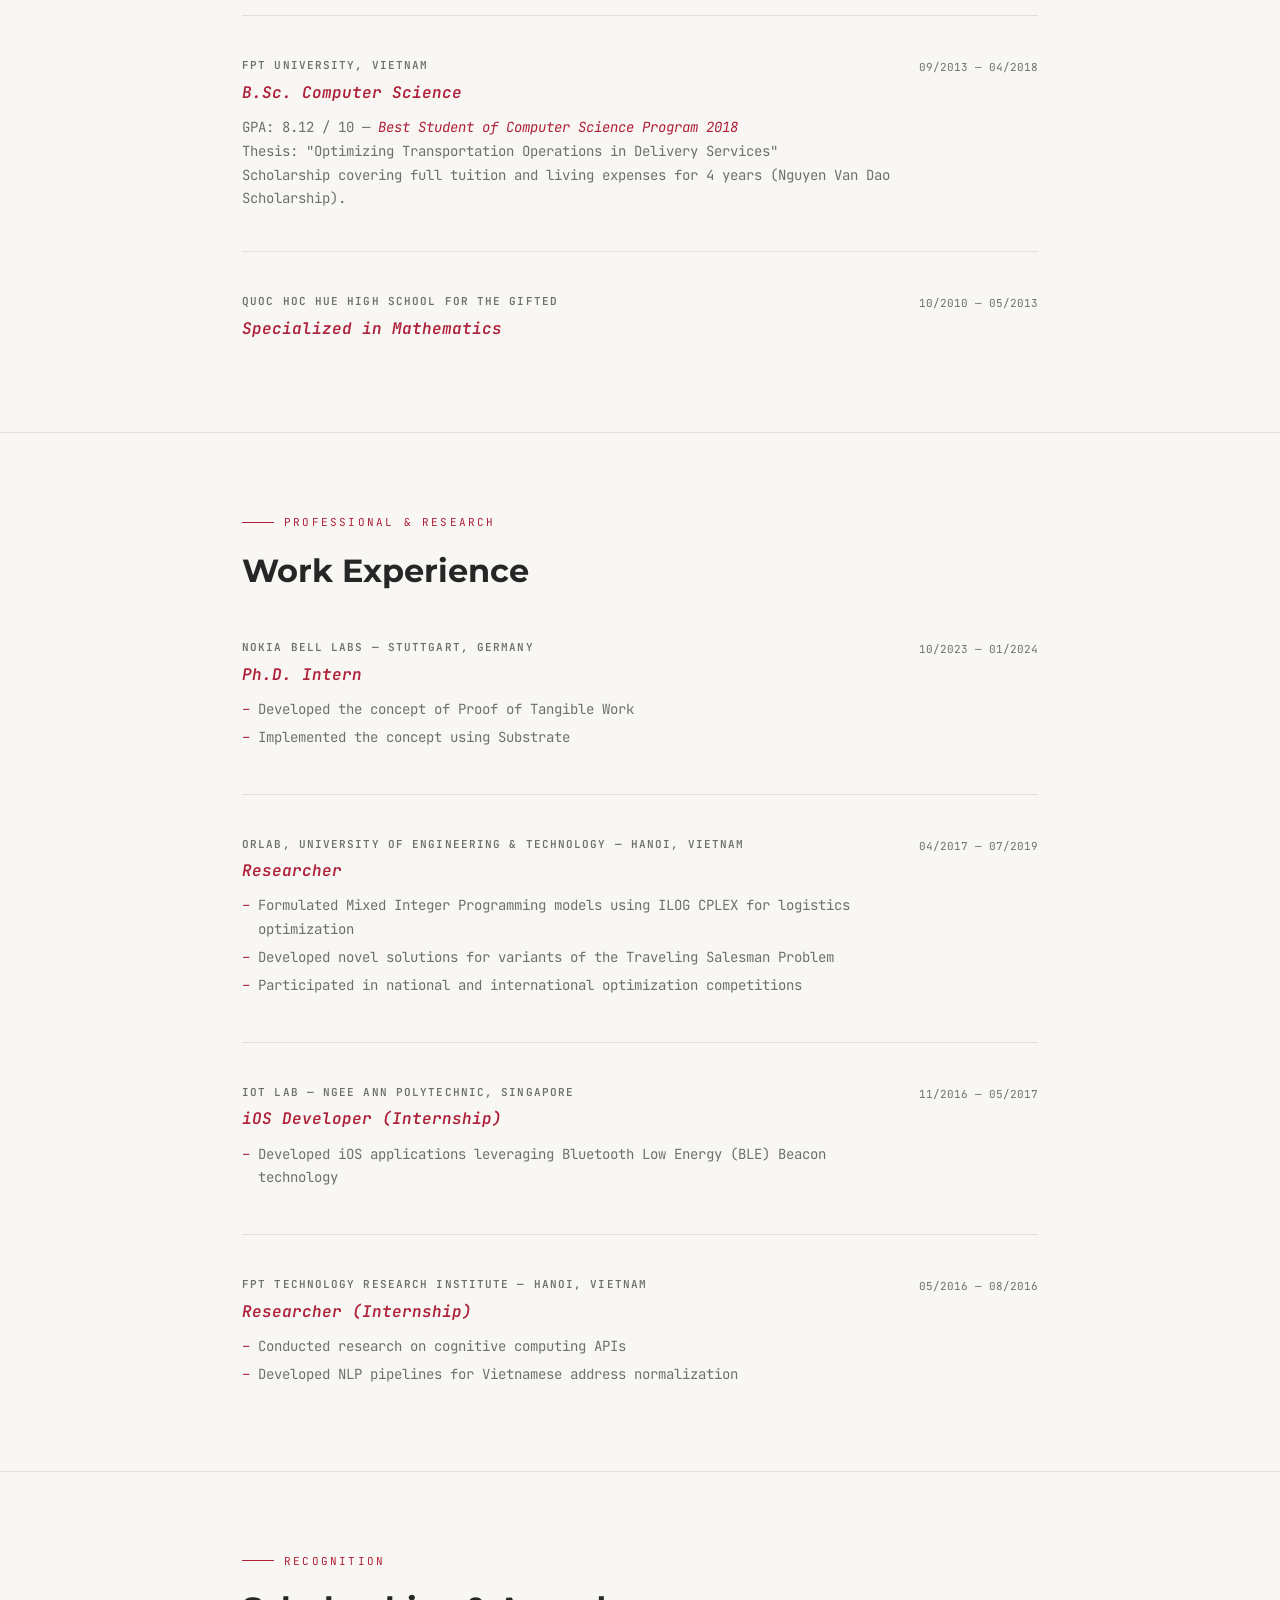
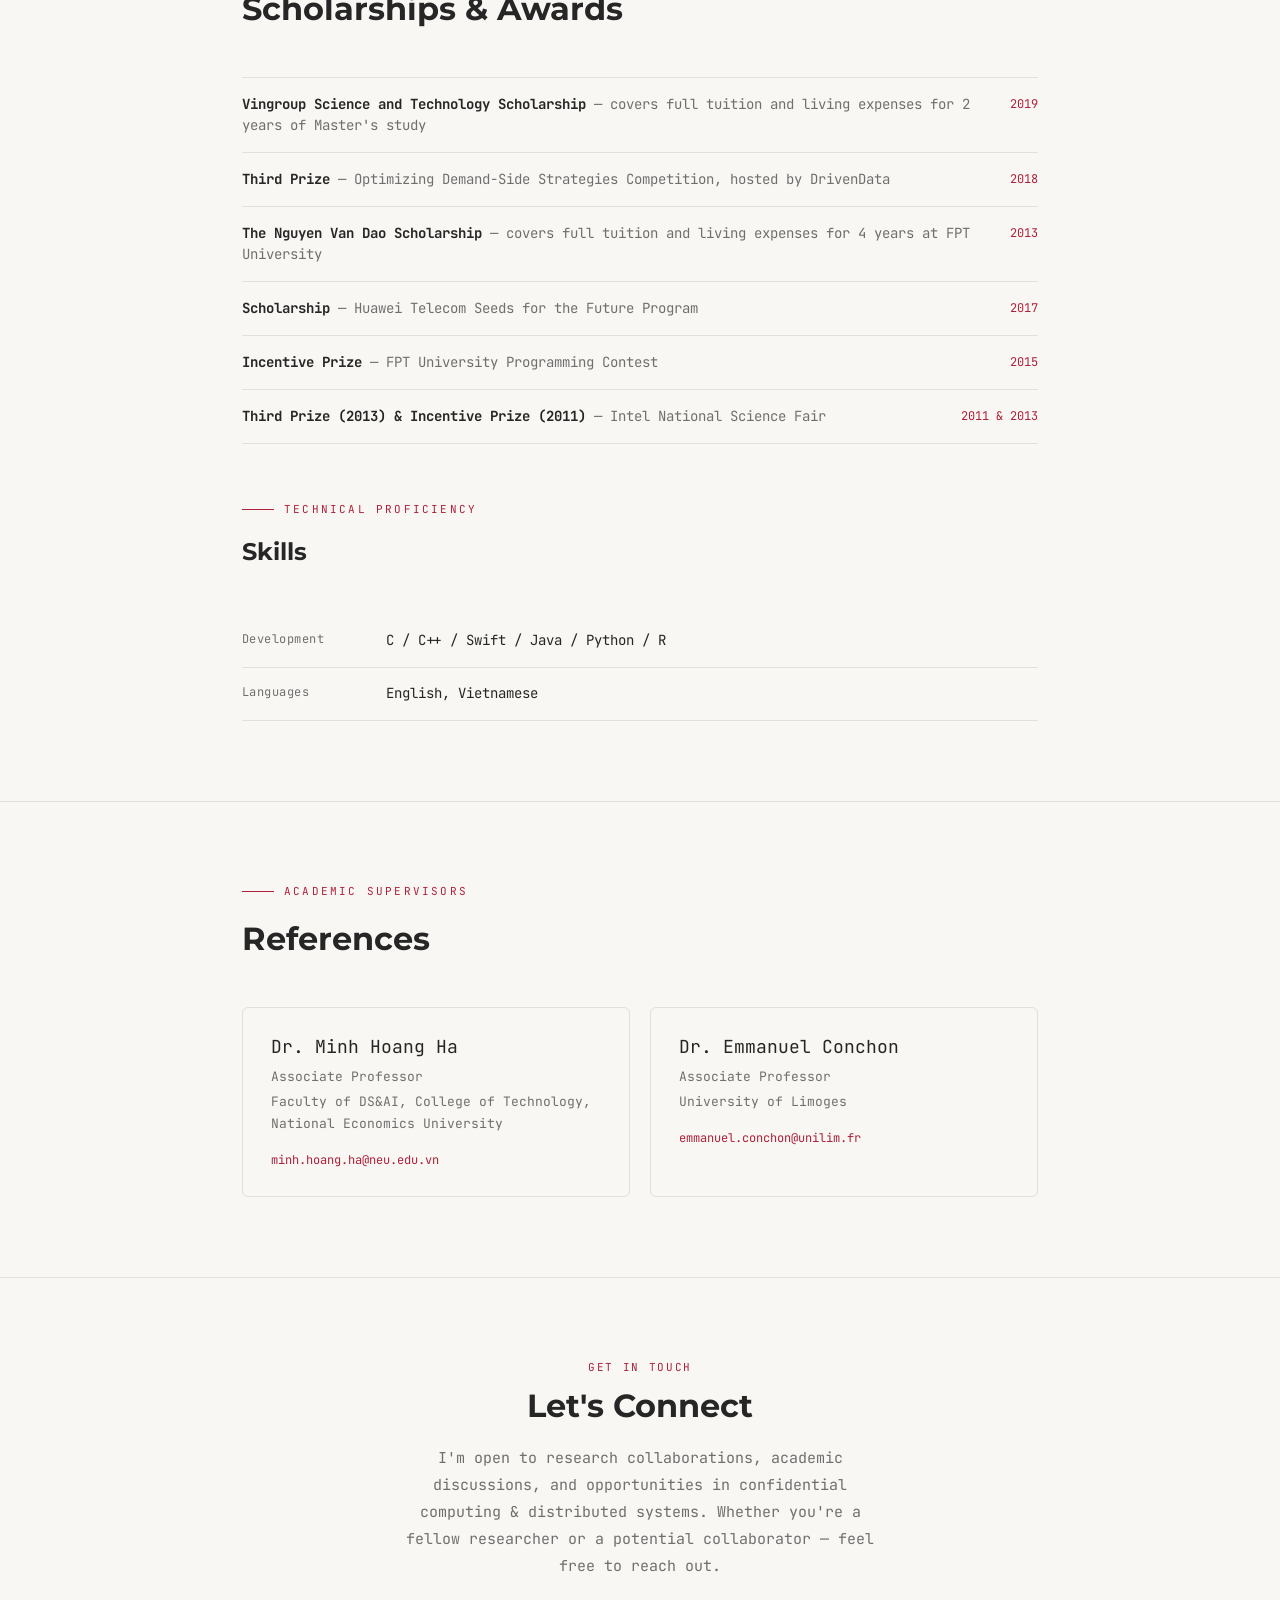
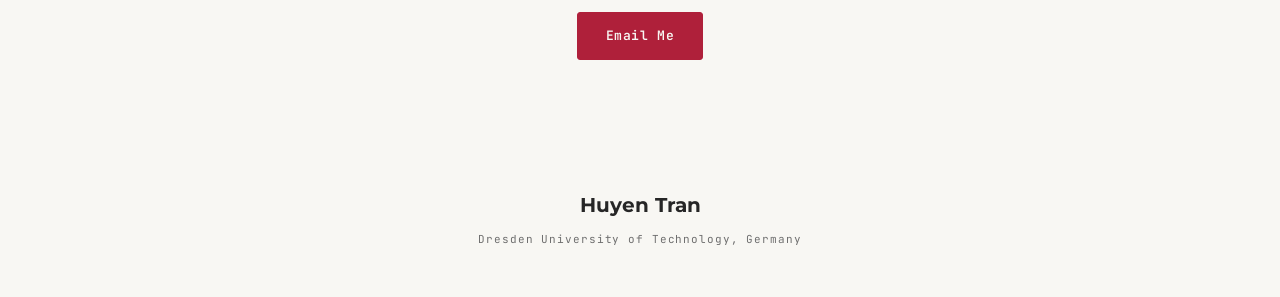
==== commit 97d6de23: "add master" ====
--- a/index.html
+++ b/index.html
@@ -99,6 +99,7 @@
       <div class="teach-role">Thesis Advisor</div>
       <div class="teach-desc">
         <ul>
+          <li><strong>Gouhan</strong> - (Master) Contrainsted Certificate Trust in Chrome</li>
           <li><strong>Md. Hasibul Kabir</strong> - (Master) Confidential Deployment and Evaluation of YugabyteDB with SCONE</li>
           <li><strong>Andrey Basov</strong> - (Bachelor) Evaluation of YugabyteDB’s availability, latency and recover ability for workloads distributed across two or more regions</li>
         </ul>
